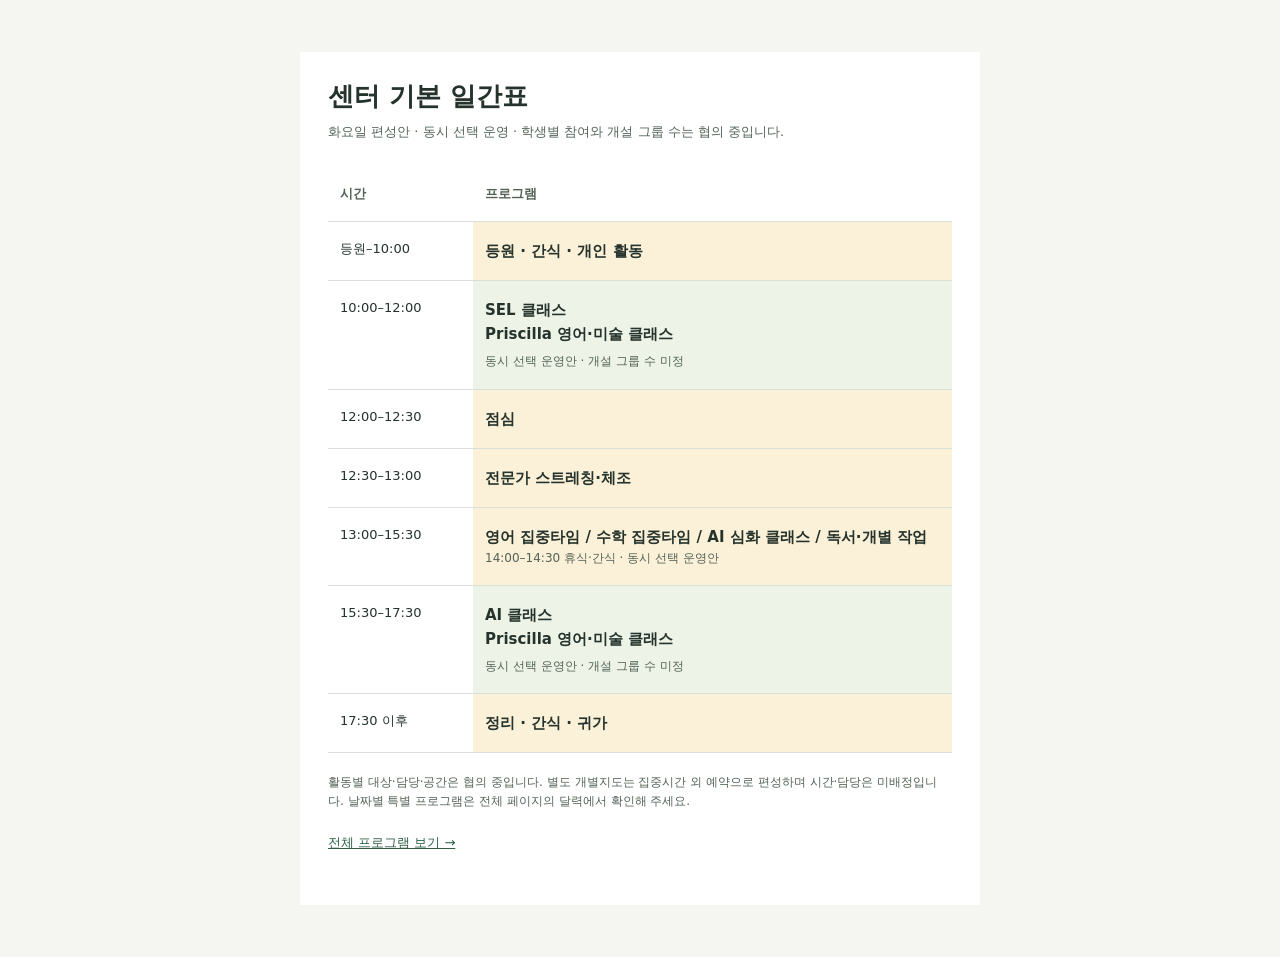
==== daily.html @ 2d90d184 "Publish FOX winter class planning page" ====
<!doctype html>
<html lang="ko">
<head><meta charset="utf-8"><meta name="viewport" content="width=device-width,initial-scale=1"><meta name="robots" content="noindex,nofollow"><link rel="icon" href="data:,"><title>센터 기본 일간표 · FOX LC</title><script src="./schedule.js" defer></script><script src="./app.js" defer></script>
<style>
*{box-sizing:border-box}body{margin:0;padding:28px 16px;background:#f5f6f2;color:#25332c;font:15px/1.6 "Apple SD Gothic Neo","Noto Sans KR","Malgun Gothic",system-ui,sans-serif}main{max-width:680px;margin:24px auto;padding:28px;background:white}h1{font-size:26px;line-height:1.3;margin:0 0 8px}p{margin:0 0 24px;color:#536256;font-size:13px}table{width:100%;border-collapse:collapse}th,td{padding:17px 12px;border-bottom:1px solid #d9e0d7;text-align:left;vertical-align:top}thead{font-size:13px;color:#536256}tbody th{width:145px;font-size:13px;font-weight:500;font-variant-numeric:tabular-nums}td{font-weight:600}small{display:block;font-size:12px;font-weight:400;color:#536256}.fixed-time{background:#fbf1d9}.class-time{background:#edf3e7}.activity{font-weight:600}.slot-mode{margin-top:6px}.unselected{font-weight:400}.note{margin:20px 0 0;font-size:12px}a{display:inline-block;margin-top:22px;color:#2f6046;font-size:13px;min-height:44px}:focus-visible{outline:3px solid #3e7854;outline-offset:3px}@media(max-width:500px){main{padding:22px 12px;margin:0 auto}h1{font-size:23px}th,td{padding:15px 9px}tbody th{width:108px}}@media print{body{padding:0;background:white}main{margin:0;max-width:none}a{display:none}.focus{print-color-adjust:exact}}
</style></head>
<body><main><h1>센터 기본 일간표</h1><p>화요일 편성안 · 동시 선택 운영 · 학생별 참여와 개설 그룹 수는 협의 중입니다.</p><table><thead><tr><th scope="col">시간</th><th scope="col">프로그램</th></tr></thead><tbody id="basic-daily-rows"></tbody></table><p class="note">활동별 대상·담당·공간은 협의 중입니다. 별도 개별지도는 집중시간 외 예약으로 편성하며 시간·담당은 미배정입니다. 날짜별 특별 프로그램은 전체 페이지의 달력에서 확인해 주세요.</p><a href="./index.html">전체 프로그램 보기 →</a></main></body></html>
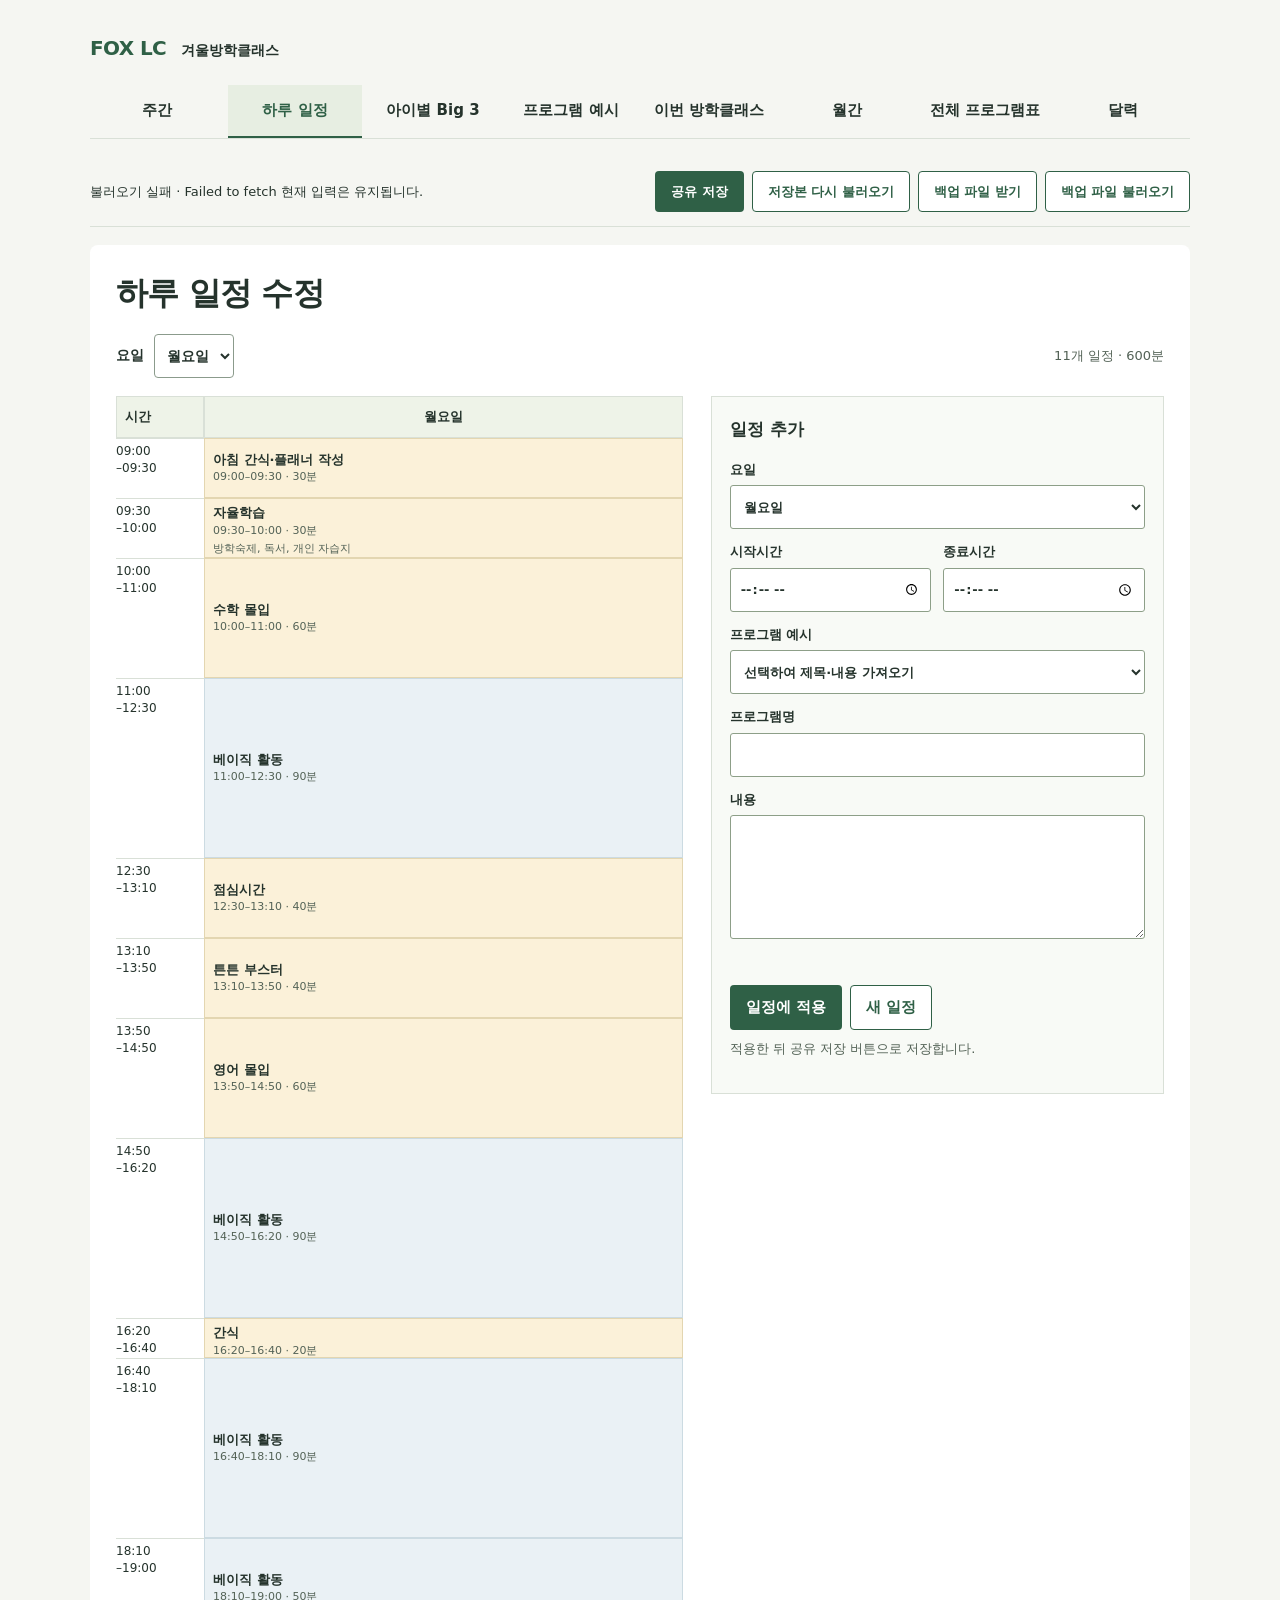
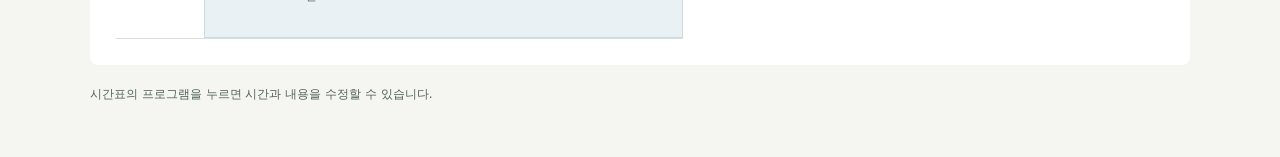
==== commit 7660a5cc: "Replace weekly example with editable 2027 timetable and shared saving" ====
--- a/daily.html
+++ b/daily.html
@@ -1,7 +1,42 @@
 <!doctype html>
-<html lang="ko">
-<head><meta charset="utf-8"><meta name="viewport" content="width=device-width,initial-scale=1"><meta name="robots" content="noindex,nofollow"><link rel="icon" href="data:,"><title>센터 기본 일간표 · FOX LC</title><script src="./schedule.js" defer></script><script src="./app.js" defer></script>
-<style>
-*{box-sizing:border-box}body{margin:0;padding:28px 16px;background:#f5f6f2;color:#25332c;font:15px/1.6 "Apple SD Gothic Neo","Noto Sans KR","Malgun Gothic",system-ui,sans-serif}main{max-width:680px;margin:24px auto;padding:28px;background:white}h1{font-size:26px;line-height:1.3;margin:0 0 8px}p{margin:0 0 24px;color:#536256;font-size:13px}table{width:100%;border-collapse:collapse}th,td{padding:17px 12px;border-bottom:1px solid #d9e0d7;text-align:left;vertical-align:top}thead{font-size:13px;color:#536256}tbody th{width:145px;font-size:13px;font-weight:500;font-variant-numeric:tabular-nums}td{font-weight:600}small{display:block;font-size:12px;font-weight:400;color:#536256}.fixed-time{background:#fbf1d9}.class-time{background:#edf3e7}.activity{font-weight:600}.slot-mode{margin-top:6px}.unselected{font-weight:400}.note{margin:20px 0 0;font-size:12px}a{display:inline-block;margin-top:22px;color:#2f6046;font-size:13px;min-height:44px}:focus-visible{outline:3px solid #3e7854;outline-offset:3px}@media(max-width:500px){main{padding:22px 12px;margin:0 auto}h1{font-size:23px}th,td{padding:15px 9px}tbody th{width:108px}}@media print{body{padding:0;background:white}main{margin:0;max-width:none}a{display:none}.focus{print-color-adjust:exact}}
-</style></head>
-<body><main><h1>센터 기본 일간표</h1><p>화요일 편성안 · 동시 선택 운영 · 학생별 참여와 개설 그룹 수는 협의 중입니다.</p><table><thead><tr><th scope="col">시간</th><th scope="col">프로그램</th></tr></thead><tbody id="basic-daily-rows"></tbody></table><p class="note">활동별 대상·담당·공간은 협의 중입니다. 별도 개별지도는 집중시간 외 예약으로 편성하며 시간·담당은 미배정입니다. 날짜별 특별 프로그램은 전체 페이지의 달력에서 확인해 주세요.</p><a href="./index.html">전체 프로그램 보기 →</a></main></body></html>
+<html lang="ko"><head><meta charset="utf-8"><meta name="viewport" content="width=device-width,initial-scale=1"><meta name="robots" content="noindex,nofollow"><meta name="theme-color" content="#2f6046"><meta name="description" content="2027년 겨울 방클 고정 블록 시간표. 시간과 활동을 직접 입력하고 하루·주간 일정으로 확인합니다."><title>2027년 겨울 방클 고정 블록 시간표 · FOX LC</title><link rel="icon" href="data:,"><link rel="stylesheet" href="./style.css"><link rel="stylesheet" href="./timetable.css"><link rel="stylesheet" href="./current-app.css"><script src="./schedule.js" defer></script><script src="./timetable.js" defer></script><script src="./timetable-ui.js" defer></script><script src="./personal-timetable.js" defer></script><script src="./current-app.js" defer></script><script src="./shared-save.js" defer></script></head><body data-default-tab="day"><a class="skip-link" href="#main">본문으로 바로 가기</a><main id="main"><header class="site-header"><p class="site-brand"><strong>FOX LC</strong><span>겨울방학클래스</span></p></header><nav class="tabs" role="tablist" aria-label="방학클래스 보기"><button type="button" role="tab" id="week-tab" aria-controls="week" aria-selected="true">주간</button>
+<button type="button" role="tab" id="day-tab" aria-controls="day" aria-selected="false" tabindex="-1">하루 일정</button>
+<button type="button" role="tab" id="builder-tab" aria-controls="builder" aria-selected="false" tabindex="-1">아이별 Big 3</button>
+<button type="button" role="tab" id="programs-tab" aria-controls="programs" aria-selected="false" tabindex="-1">프로그램 예시</button>
+<button type="button" role="tab" id="intro-tab" aria-controls="intro" aria-selected="false" tabindex="-1">이번 방학클래스</button>
+<button type="button" role="tab" id="month-tab" aria-controls="month" aria-selected="false" tabindex="-1">월간</button>
+<button type="button" role="tab" id="operations-tab" aria-controls="operations" aria-selected="false" tabindex="-1">전체 프로그램표</button>
+<button type="button" role="tab" id="calendar-tab" aria-controls="calendar" aria-selected="false" tabindex="-1">달력</button></nav>
+<div id="timetable-savebar" class="current-savebar"><p id="timetable-status" role="status">입력한 시간표를 확인하고 있습니다.</p><div><button type="button" class="primary" id="timetable-save">공유 저장</button><button type="button" class="secondary" id="timetable-reload">저장본 다시 불러오기</button><button type="button" class="secondary" id="timetable-backup">백업 파일 받기</button><button type="button" class="secondary" id="timetable-import">백업 파일 불러오기</button><input id="timetable-file" type="file" accept="application/json,.json" hidden></div></div>
+<section id="week" role="tabpanel" aria-labelledby="week-tab"><h1 class="current-heading">2027년 겨울 방클 고정 블록 시간표</h1><div id="timetable-week"></div></section>
+<section id="day" role="tabpanel" aria-labelledby="day-tab" hidden><h1 class="current-heading">하루 일정 수정</h1><div id="timetable-day"></div></section>
+<section id="builder" role="tabpanel" aria-labelledby="builder-tab" hidden><h1 class="current-heading">아이별 Big 3 · 개인 주간표</h1><div id="personal-timetable"></div></section>
+<section id="programs" role="tabpanel" aria-labelledby="programs-tab" hidden><h1 class="current-heading">프로그램 예시</h1><p class="caption">예시를 가져와 시간과 내용을 입력하거나, 새로운 프로그램명을 직접 작성합니다.</p><label class="current-search">프로그램 찾기<input id="program-search" type="search" placeholder="프로그램명 검색"></label><div id="current-program-examples"></div></section>
+  <section id="intro" role="tabpanel" aria-labelledby="intro-tab" hidden>
+    <div class="intro-hero">
+      <h1 lang="en"><span>Together, we are</span> <span>stronger and smarter.</span></h1>
+      <p class="intro-lead">함께 생각하고,<br>서로 배우는 겨울방학.</p>
+      <p class="intro-description">물건을 분해하며 발견을 나누고, 함께 만들 것을 정합니다.<br class="intro-wide-break"> 영어·수학에서는 서로 설명하고 질문하며 배웁니다.</p>
+      <div class="intro-actions"><button type="button" class="primary" data-tab-target="programs-tab">프로그램 살펴보기 <span aria-hidden="true">→</span></button><button type="button" class="secondary" data-tab-target="builder-tab">아이별 주간표 구성</button></div>
+    </div>
+    <div class="intro-experiences">
+      <article class="intro-experience intro-collaboration">
+        <div class="intro-experience-heading"><h2>분해 프로젝트</h2><p>발견에서<br> 공동의 이야기로</p></div>
+        <div class="intro-experience-body"><p>물건을 살펴보고 분해하며 각자 발견한 것을 나눕니다. 함께 만들 것을 정해 새로운 쓰임과 이야기로 이어갑니다.</p><p class="intro-experience-point">무엇을 만들었는지와 함께,<br>어떻게 함께 만들었는지를 나눕니다.</p>
+          <ol class="intro-flow" aria-label="분해 프로젝트의 흐름"><li>관찰·발견</li><li>생각 나누기</li><li>함께 선택·제작</li><li>과정·이야기 나누기</li></ol>
+        </div>
+      </article>
+      <article class="intro-experience intro-learning">
+        <div class="intro-experience-heading"><h2>매일 몰입</h2><p>내 배움을<br> 서로의 배움으로</p></div>
+        <div class="intro-experience-body"><p>스스로 공부한 내용을 서로 설명하고 질문합니다. 친구의 생각을 듣고 내 풀이와 설명을 다시 다듬습니다.</p><p class="intro-experience-point">내가 아는 것을 설명하고,<br>친구의 생각에서 다시 배웁니다.</p>
+          <ol class="intro-flow" aria-label="매일 몰입의 흐름"><li>스스로 공부</li><li>서로 설명·질문</li><li>생각 다듬어 공유</li></ol>
+        </div>
+      </article>
+    </div>
+    <div class="intro-continuity"><h2>이어가는 배움,<br> 함께 넓히는 경험</h2><p>기존 베이직의 학습을 이어가며 AI·SEL·영어미술 등 다양한 활동을 만납니다. 함께 발견하고, 설명하고, 만들어 가는 경험을 한 주 안에 연결합니다.</p></div>
+  </section>
+
+<section id="month" role="tabpanel" aria-labelledby="month-tab" hidden><h1 class="current-heading">월간 활동</h1><p class="caption">날짜별 시간표는 달력에서 확인합니다. 아래 활동 흐름은 프로그램을 이어가는 예시입니다.</p><h2>SEL 활동 흐름 예시</h2><div class="project-steps" id="current-project-steps"></div><h2>특별 프로그램</h2><p class="caption">날짜가 정해지지 않은 프로그램은 미정으로 표시합니다.</p><div id="current-special-programs" class="month-events"></div></section>
+<section id="operations" role="tabpanel" aria-labelledby="operations-tab" hidden><h1 class="current-heading">전체 프로그램표</h1><p class="caption">현재 시간표에 입력된 프로그램과 요일·시간·내용입니다.</p><div class="current-table-wrap"><table class="current-program-table"><thead><tr><th scope="col">프로그램명</th><th scope="col">요일·시간</th><th scope="col">내용</th><th scope="col">편성 상태</th></tr></thead><tbody id="current-program-rows"></tbody></table></div></section>
+<section id="calendar" role="tabpanel" aria-labelledby="calendar-tab" hidden><div class="section-heading"><h1 class="current-heading">월간 달력</h1><label>달 선택<select id="current-calendar-month"><option value="2026-12">2026년 12월</option><option value="2027-01" selected>2027년 1월</option><option value="2027-02">2027년 2월</option></select></label></div><p class="caption">현재 주간표를 요일에 맞춰 보여줍니다. 실제 운영일·특별 프로그램 날짜는 별도 확인이 필요합니다.</p><div id="current-calendar"></div><div id="current-calendar-detail"></div><h2>날짜 미정인 특별 프로그램</h2><div id="current-calendar-pending" class="program-list"></div></section>
+<footer>시간표의 프로그램을 누르면 시간과 내용을 수정할 수 있습니다.</footer></main></body></html>
--- a/style.css
+++ b/style.css
@@ -0,0 +1,47 @@
+:root{color-scheme:light;--ink:#25332c;--muted:#536256;--line:#d9e0d7;--green:#2f6046;--paper:#f5f6f2;--focus:#fbf1d9;--common:#eef4f7;font-family:"Apple SD Gothic Neo","Noto Sans KR","Malgun Gothic",system-ui,sans-serif;font-size:15px;line-height:1.65;color:var(--ink);background:var(--paper);accent-color:var(--green)}
+*{box-sizing:border-box}body{margin:0;padding:32px}main{max-width:1100px;margin:auto}[hidden]{display:none!important}button,select,input{font:inherit;color:inherit}button,select,label.choice{cursor:pointer}button{transition:background-color 120ms ease;touch-action:manipulation}h1,h2,h3,p{margin:0}h1{font-size:30px;line-height:1.3;letter-spacing:-.025em;margin:4px 0 9px}h2,legend{font-size:20px;font-weight:650;line-height:1.45;letter-spacing:-.02em}h2{margin:32px 0 12px}h3{font-size:15px;font-weight:650}small,.text-small,.caption{font-size:13px;line-height:1.6}small{display:block;color:var(--muted)}:focus-visible{outline:3px solid #3e7854;outline-offset:3px}header{display:flex;justify-content:space-between;align-items:flex-start;gap:16px;margin-bottom:26px}header p{color:var(--muted)}.eyebrow{font-size:12px;letter-spacing:.13em;font-weight:700}.status{white-space:nowrap;font-size:12px;border:1px solid #a6b6a1;padding:5px 10px;border-radius:4px;margin-top:20px}.tabs{display:flex;gap:4px;border-bottom:1px solid var(--line)}.tabs button{border:0;border-bottom:2px solid transparent;background:none;padding:13px 24px;min-height:48px;font-weight:600}.tabs [aria-selected=true]{background:#e7eee2;border-bottom-color:var(--green);color:var(--green)}.chosen{display:flex;justify-content:space-between;align-items:center;gap:16px;padding:18px 20px;margin:20px 0;background:#eaf0e5;border-radius:6px}.chosen .text-small{display:block;color:var(--muted);margin-bottom:3px}output{display:block;font-weight:650}.primary{background:var(--green);color:white;border:0;border-radius:4px;min-height:44px;padding:10px 16px;white-space:nowrap;font-weight:600}section{padding:26px;background:#fff;border-radius:8px}section>h2:first-child{margin-top:0}.recommendation{padding-bottom:20px;border-bottom:1px solid var(--line);font-size:14px}.recommendation strong{display:inline-block;color:var(--green);margin-right:12px}fieldset{padding:0;margin:26px 0 0;border:0;min-width:0}legend{padding:0}.caption{color:var(--muted);margin:8px 0 16px;max-width:85ch}.choices{display:grid;grid-template-columns:repeat(3,minmax(0,1fr));gap:10px}.choice{display:flex;align-items:flex-start;gap:10px;min-height:86px;padding:15px 13px;border:1px solid var(--line);border-radius:5px}.choice input{width:17px;height:17px;margin:4px 0 0;flex-shrink:0}.choice strong{font-weight:600;line-height:1.5;display:block}.choice small{margin-top:4px}.choice:has(input:checked){background:#edf3e7;border-color:#6b885e}.focus-choices .choice:has(input:checked){background:var(--focus);border-color:#b18b39}.program-list{display:grid;grid-template-columns:repeat(2,minmax(0,1fr));column-gap:24px}.program-item{padding:15px 0;border-bottom:1px solid #e5e9e2;text-align:left;min-width:0}.program-item p,.program-item span{font-size:13px;color:var(--muted);margin-top:3px;display:block}.event{font:inherit;background:none;border:0;border-bottom:1px solid #e5e9e2;width:100%}.event strong{font-weight:650}.event small{font-size:12px;color:#496443;margin-top:6px}.info-list{display:grid;grid-template-columns:repeat(3,minmax(0,1fr));gap:22px}.info-list>div{border-top:2px solid var(--line);padding-top:12px}.info-list p{font-size:13px;color:var(--muted);margin-top:5px}.section-heading{display:flex;align-items:center;justify-content:space-between;gap:16px}.section-heading h2{margin:0}.day-picker{font-size:13px;white-space:nowrap;display:flex;align-items:center;gap:8px}select{min-height:44px;border:1px solid #abb9a8;background:white;border-radius:4px;padding:7px 25px 7px 10px}.daily,.weekly{width:100%;border-collapse:collapse;table-layout:fixed}.daily th,.daily td,.weekly th,.weekly td{border-bottom:1px solid #e1e7de;padding:15px 12px;text-align:left;vertical-align:top;overflow-wrap:anywhere}.daily thead th,.weekly thead th{font-size:13px;color:var(--muted);font-weight:600}.daily tbody th,.weekly tbody th{font-size:13px;font-weight:500;font-variant-numeric:tabular-nums;background:white}.daily th:first-child{width:150px}.daily tbody td{font-weight:600;font-size:16px}.daily td small{font-weight:400;margin-top:3px}.common{background:var(--common)}.focus{background:var(--focus)}.daily .selected{background:#edf3e7;box-shadow:inset 3px 0 #6b885e}.table-scroll{overflow-x:auto;overscroll-behavior-inline:contain;-webkit-overflow-scrolling:touch}.weekly{min-width:800px;font-size:14px}.weekly th:first-child{width:94px}.activity{padding:10px;background:#f0f4ec;line-height:1.6}.activity.selected{outline:1px solid #6b885e;outline-offset:-1px}.or{display:block;font-size:12px;color:var(--muted);text-align:center;padding:3px}.weekly small{margin-top:3px}.mobile-hint{display:none;font-size:13px;color:var(--muted);margin-bottom:10px}.periods{display:grid;grid-template-columns:repeat(3,minmax(0,1fr));gap:22px;margin:20px 0}.periods>div{border-top:2px solid var(--green);padding-top:12px}.periods h3{font-size:20px;margin-bottom:4px}.periods p{font-size:14px}.periods span{color:var(--muted);display:block;margin-top:5px}.month-events article{display:flex;justify-content:space-between;align-items:flex-start;gap:15px;padding:17px 0;border-bottom:1px solid #e5e9e2;scroll-margin:24px}.month-events p{font-size:13px;color:var(--muted);margin-top:3px}.event-date{white-space:nowrap;font-size:12px;color:#496443;padding-top:2px}footer{font-size:12px;color:var(--muted);margin:20px 0}.skip-link{position:absolute;top:8px;left:16px;padding:8px 12px;background:var(--ink);color:white;transform:translateY(-150%)}.skip-link:focus{transform:none}.sr-only{position:absolute;width:1px;height:1px;padding:0;margin:-1px;overflow:hidden;clip:rect(0,0,0,0);white-space:nowrap;border:0}
+.plain-link{display:inline-block;color:var(--green);font-size:13px;min-height:44px;padding:8px 0}
+.text-button{display:inline-block;min-height:44px;border:0;background:none;color:var(--green);padding:8px 0;font-size:13px}.operation-types{display:grid;grid-template-columns:repeat(4,minmax(0,1fr));gap:10px;margin:20px 0}.operation-types>div{padding:15px;border-top:3px solid #b18b39}.operation-types strong{display:block;font-size:14px}.operation-types span{display:block;font-size:12px;margin-top:5px;color:var(--muted)}.fixed-time{background:#fbf1d9!important}.class-time{background:#edf3e7!important}.open-time{background:#eef4f7!important}.special-time{background:#f9e8df!important}.rest-time{background:#f4eef8}.operation-types .class-time{border-color:#6b885e}.operation-types .open-time{border-color:#7297ab}.operation-types .special-time{border-color:#b87b5b}.block-key{display:flex;flex-wrap:wrap;gap:7px;margin:15px 0}.block-key span{font-size:12px;padding:5px 9px}.operations-table,.duty-table,.program-roster{width:100%;border-collapse:collapse;table-layout:fixed;font-size:13px}.operations-table{min-width:0}.duty-table{min-width:740px}.program-roster{min-width:800px}.operations-table th,.operations-table td,.duty-table th,.duty-table td,.program-roster th,.program-roster td{padding:13px 11px;text-align:left;vertical-align:top;border-bottom:1px solid var(--line);overflow-wrap:anywhere}.operations-table thead th,.duty-table thead th,.program-roster thead th{font-weight:650;color:var(--muted);background:white}.operations-table th:first-child{width:100px}.operations-table tbody th,.duty-table tbody th,.program-roster tbody th{font-weight:600;background:white}.operations-table small,.duty-table small{font-size:12px;margin-top:5px}.duty-table th:first-child{width:70px}.program-roster th:nth-child(1){width:105px}.program-roster th:nth-child(2){width:240px}.staff-conflict{display:block;padding:5px 7px;margin-top:6px;background:#f8dfd9;color:#8b3327;font-weight:650}#roster-heading{scroll-margin:20px}
+.staff-teams{display:grid;grid-template-columns:repeat(3,minmax(0,1fr));gap:10px;margin:16px 0}.staff-teams>div{border-top:2px solid var(--line);padding:12px 0}.staff-teams strong,.staff-teams span{display:block}.staff-teams strong{font-size:13px}.staff-teams span{font-size:13px;color:var(--muted);margin-top:4px}@media(max-width:700px){.staff-teams{grid-template-columns:1fr 1fr}}
+@media(max-width:700px){.operation-types{grid-template-columns:1fr 1fr;gap:7px}.operation-types>div{padding:12px 10px}.operation-types strong{font-size:13px}.operation-types span{font-size:12px}}
+.calendar-controls{display:flex;align-items:center;gap:6px}.calendar-controls button{width:44px;min-height:44px;background:white;border:1px solid var(--line);border-radius:4px;font-size:22px}.calendar-controls button:disabled{opacity:.35;cursor:default}.calendar-themes{display:grid;grid-template-columns:repeat(5,minmax(0,1fr));gap:8px;margin:18px 0}.calendar-themes>div{padding:12px;background:#edf3e7;border-top:3px solid #6b885e}.calendar-themes small{font-weight:700}.calendar-themes strong{display:block;font-size:14px}.calendar-themes span{display:block;font-size:12px;color:var(--muted);margin-top:4px}.calendar-themes .ai{background:#e8f0fa;border-color:#6687ad}.calendar-themes .dis{background:#fbf1d9;border-color:#b18b39}.calendar-focus{padding:10px 14px;background:var(--focus);font-size:13px;margin:12px 0 18px}.calendar-table{width:100%;border-collapse:collapse;table-layout:fixed}.calendar-table th{font-size:13px;font-weight:600;padding:10px 0;text-align:center;border-bottom:1px solid var(--line)}.calendar-table td{padding:0;border:1px solid #e3e8df;vertical-align:top}.calendar-day{display:flex;flex-direction:column;gap:8px;width:100%;min-height:115px;padding:10px;border:0;background:white;text-align:left;border-radius:0;overflow-wrap:anywhere}.calendar-number{font-size:14px;font-weight:600;font-variant-numeric:tabular-nums}.calendar-day.ai{background:#f2f6fc}.calendar-day.dis{background:#fffbef}.calendar-day[aria-pressed=true]{outline:2px solid var(--green);outline-offset:-2px}.calendar-label{font-size:12px;line-height:1.5;color:#3e6040}.ai .calendar-label{color:#355c89}.dis .calendar-label{color:#7c5a12}.calendar-special{display:block;padding:4px 6px;background:#f9e8df;color:#7b4328;font-size:12px;font-weight:600}.theme-short{display:none}.calendar-holiday{font-size:12px;color:#a14a45}.calendar-day.holiday{background:#fff6f3}.sunday .calendar-number,.holiday .calendar-number,.calendar-table th:first-child{color:#a14a45}.saturday .calendar-number,.calendar-table th:last-child{color:#456f9d}.calendar-empty{background:#f7f8f4}.calendar-detail{margin:18px 0;padding:18px;background:#f3f6ef;border-left:0}.calendar-detail h3{margin-bottom:8px}.calendar-detail>p{font-size:13px}.calendar-theme-name{color:var(--green)}.calendar-day-programs{display:grid;grid-template-columns:repeat(3,minmax(0,1fr));gap:20px;margin-top:14px;font-size:13px}.calendar-day-programs small{margin-bottom:4px}.calendar-pending{display:flex;flex-wrap:wrap;gap:8px}.calendar-pending button{min-height:44px;border:1px solid var(--line);background:white;border-radius:4px;font-size:13px;padding:8px 12px}.calendar-holidays{margin-top:24px}.week-themes td{background:#f4f7ef;font-size:13px}.week-themes strong{font-weight:650}
+@media(max-width:700px){.calendar-themes{grid-template-columns:1fr;gap:0}.calendar-themes>div{display:grid;grid-template-columns:22px 1fr;gap:4px 8px;padding:8px 10px;border-top:0;border-left:0}.calendar-themes span{display:none}.calendar-themes strong{font-size:13px}.calendar-themes small{align-self:center}.calendar-themes .ai{border-left-color:#6687ad}.calendar-themes .dis{border-left-color:#b18b39}.calendar-controls{gap:3px}.calendar-controls select{font-size:13px;padding:7px 5px}.calendar-controls button{width:32px}.calendar-day{min-height:83px;padding:7px 3px;gap:8px;text-align:center;align-items:center}.calendar-number{font-size:13px}.theme-long{display:none}.theme-short{display:inline}.calendar-label{font-size:10px;word-break:keep-all}.calendar-holiday{font-size:9px;word-break:keep-all}.calendar-special{font-size:9px;padding:3px 2px;line-height:1.5}.calendar-day-programs{grid-template-columns:1fr;gap:12px}.calendar-detail{padding:15px 12px}.calendar-focus{font-size:12px;padding:10px}.calendar-pending button{font-size:12px;padding:8px 10px}}
+@media(hover:hover) and (pointer:fine){.tabs button:hover,.event:hover{background:#f0f4ec}.primary:hover{background:#224b35}.choice:hover{border-color:#819779}}
+@media(max-width:800px){.choices{grid-template-columns:repeat(2,minmax(0,1fr))}.info-list{grid-template-columns:1fr}.mobile-hint{display:block}}
+@media(max-width:600px){body{padding:22px 14px}h1{font-size:25px}header{gap:10px;margin-bottom:22px}header p:not(.eyebrow){font-size:13px}.status{font-size:12px;padding:4px 7px}.tabs{display:grid;grid-template-columns:repeat(3,minmax(0,1fr));gap:0}.tabs button{padding:11px 2px;font-size:13px;white-space:nowrap}.chosen{display:block;padding:14px;margin:16px 0}.primary{margin-top:12px;width:100%}output{font-size:14px}section{padding:20px 14px}h2,legend{font-size:18px}.choices{grid-template-columns:1fr}.choice{min-height:74px}.program-list,.periods{grid-template-columns:1fr}.program-item{padding:14px 0}.recommendation strong{display:block}.daily th:first-child{width:106px}.daily th,.daily td{padding:14px 9px}.daily tbody td{font-size:15px}.section-heading{align-items:flex-start;gap:10px}.day-picker{font-size:12px}.day-picker select{font-size:13px;padding-right:12px}.table-scroll th:first-child{position:sticky;left:0;z-index:1;background:white}.month-events article{display:block}.event-date{display:block;margin-top:7px}.periods>div{padding-bottom:8px}}
+@media(prefers-reduced-motion:reduce){button{transition:none}}
+@media print{body{padding:0;background:white}.tabs,.chosen,.skip-link,footer,.day-picker{display:none}header{margin-bottom:15px}section{padding:0}.table-scroll{overflow:visible}.weekly{min-width:0}.table-scroll th:first-child{position:static}td,.activity{print-color-adjust:exact}.choices,.program-list{break-inside:avoid}}
+
+.operations-table td,.duty-table td{word-break:keep-all}
+
+/* 참여 예시와 운영 상태는 모든 보기에서 같은 의미로 표시합니다. */
+::selection{background:#d9e7ce;color:var(--ink)}a{text-underline-offset:.2em}select,input{caret-color:var(--green)}.table-scroll{scrollbar-color:#8ca082 #f0f3ec;scrollbar-width:thin}.recommendation h2{margin:0 0 6px}.recommendation .caption{margin:8px 0 4px}.session-picker{display:flex;align-items:center;gap:10px;font-size:13px;margin:8px 0 20px}.session-picker select{max-width:100%}.assignment{display:block;font-size:12px;color:#63502d}.slot-mode{margin-top:8px;color:#4a584c}.unselected{color:var(--muted);font-weight:400}.pending-state{color:#63502d}.capacity-status{display:flex;flex-wrap:wrap;gap:9px 24px;padding:14px 0;border-top:1px solid var(--line);border-bottom:1px solid var(--line);font-size:13px}.capacity-status strong{margin-left:5px;color:#63502d}.big3-table,.reservation-table{width:100%;border-collapse:collapse;font-size:14px}.big3-table{min-width:700px}.reservation-table{min-width:560px}.big3-table th,.big3-table td,.reservation-table th,.reservation-table td{padding:14px 12px;border-bottom:1px solid var(--line);text-align:left;vertical-align:top}.big3-table thead,.reservation-table thead{font-size:13px;color:var(--muted)}.big3-table tbody th{background:white;white-space:nowrap}.project-steps{display:grid;grid-template-columns:repeat(4,minmax(0,1fr));gap:22px;margin:22px 0}.project-steps>div{border-top:2px solid #8ba37e;padding-top:12px}.project-steps .text-small{display:block;color:var(--muted);margin-bottom:5px}.project-steps p{font-size:13px;color:var(--muted);margin-top:5px}.project-result{font-size:14px;padding:14px 0;border-top:1px solid var(--line);border-bottom:1px solid var(--line)}.project-result strong{margin-right:12px}.calendar-day-programs{grid-template-columns:repeat(2,minmax(0,1fr))}.calendar-day-programs .activity{margin-top:5px}.calendar-detail{border-left:0;border-top:1px solid #c9d6c0}.focus-shift td{border-left:0}.operations-table hr{border:0;border-top:1px solid var(--line);margin:10px 0}#big3-heading,#sel-month-heading{scroll-margin:20px}.daily .activity{padding:0;background:transparent}.daily .slot-mode{font-weight:400}
+@media(max-width:700px){.project-steps{grid-template-columns:1fr;gap:16px}.calendar-day-programs{grid-template-columns:1fr}.session-picker{align-items:flex-start;flex-direction:column}.project-result strong{display:block;margin-bottom:4px}.capacity-status{gap:8px 18px}.calendar-themes>div{border-left:0;border-top:1px solid #c9d6c0}}
+
+/* 좁은 화면도 시간과 담당·당번·휴식을 같은 묶음에서 읽습니다. */
+.operations-link{display:block;font-size:14px;font-weight:650}#operations-heading{scroll-margin:18px}.operations-status{display:grid;grid-template-columns:1.3fr 1fr 1fr;gap:16px;margin:18px 0 12px;padding:13px 0;border-top:1px solid var(--line);border-bottom:1px solid var(--line);font-size:13px}.operations-status dt{color:var(--muted);font-size:12px;margin-bottom:4px}.operations-status dd{margin:0;font-weight:600;line-height:1.6}.care-role{font-size:13px;color:#63502d;margin:10px 0}.care-role span{display:inline-block;margin-left:14px}.operations-caption{margin:8px 0 12px}.operations-timeline{max-width:100%}.operations-table{min-width:0;width:100%;font-size:13px}.operations-table th:first-child{width:100px}.operations-table thead th:nth-child(2){width:25%}.operations-table thead th:nth-child(3){width:29%}.operations-table th,.operations-table td{padding:12px 10px}.operations-table td span{display:block}.operations-table .main-assignment{margin-bottom:5px}.operations-table .main-assignment:last-child{margin-bottom:0}.operations-table small{font-size:12px}.operation-notes{margin:22px 0 8px;border-top:1px solid var(--line);border-bottom:1px solid var(--line)}.operation-notes summary{cursor:pointer;color:var(--green);min-height:44px;padding:12px 0;font-size:14px;font-weight:600}.operation-notes .caption{margin:10px 0 16px}.duty-table th:first-child{position:sticky;left:0;background:white;z-index:1}
+@media(max-width:1000px){.operations-table{display:block}.operations-table thead{position:absolute;width:1px;height:1px;padding:0;margin:-1px;overflow:hidden;clip:rect(0,0,0,0);white-space:nowrap}.operations-table tbody{display:block}.operations-table tbody tr{display:grid;grid-template-columns:88px minmax(0,1fr) minmax(0,1fr);border-top:1px solid var(--line);padding:10px 0;gap:6px 12px}.operations-table tbody th:first-child{grid-column:1;grid-row:1/4;position:sticky;top:10px;align-self:start;width:auto;padding:5px 0;border:0;font-size:13px}.operations-table tbody td{padding:7px 10px;border:0;min-width:0}.operations-table td[data-label="활동"],.operations-table td[data-label="메인 담당"]{grid-column:2/4}.operations-table td[data-label="시간별 당번"]{grid-column:2}.operations-table td[data-label="연구원 개인작업·교대휴식"]{grid-column:3}.operations-table td::before{content:attr(data-label);display:block;font-size:12px;color:var(--muted);font-weight:600;margin-bottom:4px}.operations-table .main-assignment{display:inline-block;margin:0 12px 3px 0}.operations-table td[data-label="메인 담당"]{padding-top:2px;padding-bottom:2px}.operations-table tbody tr:last-child{border-bottom:1px solid var(--line)}}
+@media(max-width:600px){.operations-status{grid-template-columns:1fr;gap:7px;margin:14px 0 10px;padding:11px 0}.operations-status>div{display:grid;grid-template-columns:78px minmax(0,1fr);gap:6px}.operations-status dt{font-size:12px;margin:0;padding-top:1px}.operations-status dd{font-size:13px}.care-role span{display:block;margin:3px 0 0}.operations-table tbody tr{grid-template-columns:67px minmax(0,1fr);gap:5px 9px}.operations-table tbody th{grid-row:1/5;font-size:12px}.operations-table td[data-label]{grid-column:2}.operations-table tbody td{padding:7px 8px}.operations-table .main-assignment{display:block;margin:0 0 3px}.operations-caption{font-size:12px}.operations-status dd{overflow-wrap:anywhere}}
+@media print{.operations-table{display:table}.operations-table thead{position:static;width:auto;height:auto;display:table-header-group;clip:auto;overflow:visible}.operations-table tbody{display:table-row-group}.operations-table tbody tr{display:table-row}.operations-table tbody th,.operations-table td[data-label]{display:table-cell;position:static}.operations-table td::before{display:none}.operation-notes{display:none}}
+
+.operations-status dd span{display:inline-block;margin-right:8px}
+
+/* 아이별 편성과 전체 목록은 기존 시간·활동 색상을 함께 사용합니다. */
+.entry-actions{display:flex;flex-wrap:wrap;gap:10px;margin:18px 0}.secondary{background:white;border:1px solid var(--green);color:var(--green);border-radius:4px;min-height:44px;padding:9px 15px;font-weight:600}.secondary:hover{background:#edf3e7}.entry-actions .primary{margin:0;width:auto}.planner-fields{display:grid;grid-template-columns:repeat(3,minmax(0,1fr));gap:16px}.planner-fields label,.planner-focus{display:flex;flex-direction:column;gap:6px;font-size:14px;font-weight:600}.planner-fields input,.planner-fields select,.planner-focus select,.roster-filters input,.roster-filters select{font:inherit;min-height:44px;width:100%;border:1px solid #8b9b8c;border-radius:4px;padding:8px 10px;background:white;color:var(--ink);box-sizing:border-box}.planner-fields input::placeholder,.roster-filters input::placeholder{color:var(--muted)}.check-option{display:flex;align-items:center;gap:8px;min-height:44px;font-size:14px;cursor:pointer}.check-option input{width:18px;height:18px;flex:none}.day-checks{display:flex;flex-wrap:wrap;gap:8px 24px;margin-bottom:14px}.time-fields{grid-template-columns:repeat(2,minmax(0,220px))}.planner-focus{max-width:430px;margin:14px 0}.field-label{font-size:14px;font-weight:600;margin:20px 0 8px}.planner-preferences{display:grid;grid-template-columns:repeat(2,minmax(0,1fr));gap:4px 20px}#student-result{margin-top:32px;padding-top:24px;border-top:1px solid var(--line);scroll-margin:18px}#student-plan-title{scroll-margin:20px}.student-profile{font-size:14px;margin:12px 0;overflow-wrap:anywhere}.student-big3{display:grid;grid-template-columns:repeat(3,minmax(0,1fr));gap:20px;padding:16px 0;border-top:1px solid var(--line);border-bottom:1px solid var(--line);margin:16px 0}.student-big3 h3{font-size:14px;margin:0 0 5px}.student-big3 p{font-size:14px;margin:0 0 5px}.student-big3 small,.plan-state{display:block;font-size:12px}.plan-state{color:#63502d}.student-messages{background:#f6f2e7;padding:13px 16px;margin:14px 0 20px;font-size:13px}.student-messages p{margin:0}.student-messages ul{padding-left:20px;margin:6px 0}.student-messages summary{cursor:pointer;min-height:34px;padding-top:5px}.student-weekly{width:100%;border-collapse:collapse;table-layout:fixed;font-size:13px}.student-weekly th,.student-weekly td{padding:13px 10px;border-bottom:1px solid var(--line);vertical-align:top;text-align:left;overflow-wrap:anywhere}.student-weekly thead th{font-size:12px;color:var(--muted);font-weight:600}.student-weekly thead th:first-child{width:112px}.student-weekly small,.student-weekly td[data-label="공동시간·확인 사항"]>span{display:block;font-size:12px;margin-top:5px}.cell-time{display:block;font-size:12px;color:var(--muted);font-variant-numeric:tabular-nums;margin-bottom:6px}.student-weekly select{width:100%;min-width:0;min-height:44px;border:1px solid #8b9b8c;border-radius:4px;padding:7px 5px;font:inherit;background:white;color:var(--ink)}.student-focus-block+div{margin-top:14px;padding-top:10px;border-top:1px solid #e5d8b7}.student-focus-block strong{font-weight:600}.plan-problem{color:#8b3327;font-size:12px;line-height:1.6}.non-participation{color:var(--muted);background:#f6f7f3}.print-slot,.print-issues{display:none}.roster-filters{display:flex;flex-wrap:wrap;align-items:end;gap:12px 20px;margin:18px 0 10px}.roster-filters label{display:flex;flex-direction:column;gap:6px;font-size:13px;min-width:200px}.roster-scroll{overflow:visible}.program-roster{min-width:0}.program-roster thead th:nth-child(1){width:85px}.program-roster thead th:nth-child(2){width:17%}.program-roster thead th:nth-child(3){width:25%}.roster-session{display:block;white-space:normal;font-variant-numeric:tabular-nums}.program-roster td[data-label="편성 상태"]{color:#63502d}.entry-actions button:focus-visible,.check-option:focus-within,select:focus-visible,input:focus-visible{outline:2px solid var(--green);outline-offset:3px}
+@media(max-width:1000px){.student-weekly,.student-weekly tbody{display:block}.student-weekly thead{position:absolute;width:1px;height:1px;overflow:hidden;clip:rect(0,0,0,0);white-space:nowrap}.student-weekly tbody tr{display:grid;grid-template-columns:1fr 1fr;gap:8px 12px;border-top:1px solid var(--line);padding:14px 0}.student-weekly tbody th{grid-column:1/-1;display:flex;align-items:center;gap:16px;padding:4px 0;border:0}.student-weekly tbody td{border:0;padding:12px;min-width:0}.student-weekly tbody td::before{content:attr(data-label);display:block;font-size:12px;font-weight:650;margin-bottom:8px}.student-weekly td[data-label="공동시간·확인 사항"]{background:#f4f6f0}.student-weekly .non-participation td{grid-column:1/-1;padding:4px 0}.program-roster,.program-roster tbody{display:block}.program-roster thead{position:absolute;width:1px;height:1px;overflow:hidden;clip:rect(0,0,0,0);white-space:nowrap}.program-roster tbody tr{display:grid;grid-template-columns:1.2fr 1fr;gap:8px 18px;padding:16px 0;border-bottom:1px solid var(--line)}.program-roster tbody th{grid-column:1/-1;grid-row:1;font-size:15px;padding:0;border:0;width:auto}.program-roster tbody td{border:0;padding:3px 0}.program-roster tbody td::before{content:attr(data-label);display:block;color:var(--muted);font-size:12px;font-weight:650;margin-bottom:4px}.program-roster tbody td[data-label="구분"]{grid-column:1/-1;font-size:12px}.program-roster tbody td[data-label="구분"]::before{display:none}.program-roster tbody td[data-label="편성 상태"]{grid-column:1/-1}.program-roster tbody th:first-child{position:static}}
+@media(max-width:600px){.tabs{grid-template-columns:repeat(4,minmax(0,1fr))}.tabs button{font-size:12px}.entry-actions{display:grid;grid-template-columns:1fr;gap:8px}.entry-actions .primary{width:100%;margin:0}.planner-fields,.planner-preferences,.time-fields{grid-template-columns:1fr}.day-checks{gap:4px 16px}.student-big3{grid-template-columns:1fr;gap:14px}.student-big3>div{display:grid;grid-template-columns:105px minmax(0,1fr);gap:3px 8px}.student-big3 h3{grid-column:1;grid-row:1/4}.student-big3 p,.student-big3 strong,.student-big3 small{grid-column:2}.student-weekly tbody tr{grid-template-columns:1fr;gap:8px}.student-weekly tbody th{font-size:14px}.student-weekly tbody td{grid-column:1}.roster-filters{display:grid;grid-template-columns:1fr}.roster-filters label{min-width:0}.program-roster tbody tr{gap:10px 14px}.student-messages{padding:12px}.section-heading:has(#student-plan-title){flex-direction:column}.check-option{line-height:1.5}#student-form>.primary{margin-top:0}}
+@media print{body:has(#builder:not([hidden])) .entry-actions,body:has(#builder:not([hidden])) #student-form,body:has(#builder:not([hidden])) #print-student,body:has(#builder:not([hidden])) .student-weekly select{display:none}#student-result{margin-top:0;padding-top:0;border:0}.student-weekly,.program-roster{display:table;min-width:0;font-size:11px}.student-weekly thead,.program-roster thead{position:static;display:table-header-group;width:auto;height:auto;clip:auto;overflow:visible}.student-weekly tbody,.program-roster tbody{display:table-row-group}.student-weekly tbody tr,.program-roster tbody tr{display:table-row;break-inside:avoid}.student-weekly tbody td,.student-weekly tbody th,.program-roster tbody td,.program-roster tbody th{display:table-cell;position:static;padding:6px;border-bottom:1px solid var(--line)}.student-weekly tbody td::before,.program-roster tbody td::before{display:none}.print-slot{display:block;font-weight:600}.roster-filters,.entry-actions{display:none}.student-big3{grid-template-columns:repeat(3,minmax(0,1fr))}.student-messages details{display:none}.student-messages .print-issues{display:block}}
+
+.preference-summary{margin:0 0 8px;font-size:13px}.preference-summary>div+div{margin-top:10px}.preference-summary dt{font-size:12px;color:var(--muted)}.preference-summary dd{margin:2px 0 0;font-weight:600;overflow-wrap:anywhere}.preference-summary>div:last-child dd{color:#63502d}@media(max-width:600px){.student-big3 .preference-summary{grid-column:2;min-width:0}}
+.day-attendance{max-width:680px}.attendance-row{display:grid;grid-template-columns:130px 1fr 1fr;align-items:end;gap:12px 20px;padding:10px 0;border-bottom:1px solid var(--line)}.attendance-row>label:not(.check-option),.basic-fields label{display:flex;flex-direction:column;gap:5px;font-size:13px;font-weight:600;min-width:0}.attendance-row input[type=time],.basic-fields input,.basic-fields select{box-sizing:border-box;width:100%;min-width:0;min-height:44px;border:1px solid #8b9b8c;border-radius:4px;padding:8px;font:inherit;background:white;color:var(--ink)}.attendance-row input:disabled{background:#edf0eb;color:var(--muted);border-color:var(--line)}.basic-fields input::placeholder{color:var(--muted)}.basic-entry{padding:12px 0 20px;border-top:1px solid var(--line)}.basic-entry-heading{display:flex;align-items:center;justify-content:space-between;gap:16px}.basic-entry-heading strong{font-size:14px}.basic-fields{display:grid;grid-template-columns:2fr 1fr 1fr 1fr 1.2fr;gap:12px}.student-basic-summary{padding:0 0 16px;border-bottom:1px solid var(--line);margin-bottom:20px}.student-basic-summary h3{font-size:14px}.student-basic-summary small{display:block}.student-basic-item+div{margin-top:16px;padding-top:12px;border-top:1px solid var(--line)}.student-basic-item strong{display:block;font-size:13px}.student-basic-item .cell-time{margin-top:6px}#student-basic-roster-section{margin:28px 0}.basic-roster{width:100%;table-layout:fixed;border-collapse:collapse;font-size:13px}.basic-roster th,.basic-roster td{vertical-align:top;text-align:left;padding:12px 10px;border-bottom:1px solid var(--line);overflow-wrap:anywhere}.basic-roster th{font-weight:600}.basic-roster td.plan-state{display:table-cell}.student-weekly thead th:first-child{width:100px}.student-weekly .open-time{color:var(--ink)}
+@media(max-width:1000px){.basic-fields{grid-template-columns:repeat(2,minmax(0,1fr))}.basic-fields label:first-child{grid-column:1/-1}.basic-roster,.basic-roster tbody{display:block}.basic-roster thead{position:absolute;width:1px;height:1px;overflow:hidden;clip:rect(0,0,0,0)}.basic-roster tr{display:grid;grid-template-columns:1fr 1fr;gap:8px 16px;padding:14px 0;border-bottom:1px solid var(--line)}.basic-roster th{grid-column:1/-1}.basic-roster th,.basic-roster td,.basic-roster td.plan-state{display:block;border:0;padding:0}.basic-roster td::before{content:attr(data-label);display:block;color:var(--muted);font-size:12px;margin-bottom:4px}.basic-roster td[data-label="편성 상태"]{grid-column:1/-1}}
+@media(max-width:600px){.attendance-row{grid-template-columns:1fr 1fr;gap:6px 12px}.attendance-row>.check-option{grid-column:1/-1;min-height:32px}.basic-fields{gap:12px}.basic-fields label:last-child{grid-column:1/-1}.student-basic-summary{margin-top:20px}.student-weekly tbody th{display:block}.student-weekly tbody th small{margin-top:4px}}
+@media print{.basic-roster{display:table}.basic-roster thead{position:static;display:table-header-group;width:auto;height:auto;clip:auto;overflow:visible}.basic-roster tbody{display:table-row-group}.basic-roster tr{display:table-row}.basic-roster th,.basic-roster td,.basic-roster td.plan-state{display:table-cell;padding:6px;border-bottom:1px solid var(--line)}.basic-roster td::before{display:none}.student-basic-summary,.student-basic-item{break-inside:avoid}}
+
+.site-header{align-items:center;margin-bottom:20px}.site-header .site-brand{display:flex;align-items:baseline;gap:15px;color:var(--ink);font-size:14px}.site-brand strong{color:var(--green);font-size:20px;letter-spacing:-.03em}.site-brand span{font-weight:600}.tabs button{flex:1;padding-inline:10px;white-space:nowrap}
+#intro{padding:0;background:transparent;border-radius:0;margin-top:22px}.intro-hero{background:#ebefdf;border-radius:16px;padding:48px 52px 42px}.intro-hero h1{color:var(--green);font-size:clamp(42px,6.1vw,76px);font-weight:750;letter-spacing:-.035em;line-height:1.06;max-width:100%;margin:0 0 30px;text-wrap:balance}.intro-hero h1 span{display:block}.intro-lead{font-size:28px;font-weight:650;letter-spacing:-.035em;line-height:1.45}.intro-description{font-size:16px;line-height:1.85;color:#46553e;max-width:60ch;margin-top:16px;word-break:keep-all}.intro-actions{display:flex;flex-wrap:wrap;align-items:center;gap:10px;margin-top:28px}.intro-actions button{min-height:48px;padding-inline:19px}.intro-actions .primary{display:inline-flex;align-items:center;justify-content:space-between;gap:28px}.intro-actions .secondary{background:transparent}.intro-actions .secondary:hover{background:#f6f8f0}
+.intro-experiences{margin-top:28px}.intro-experience{display:grid;grid-template-columns:minmax(220px,.85fr) minmax(0,1.65fr);gap:46px;padding:42px 40px;background:#fff}.intro-collaboration{border-radius:16px 16px 0 0}.intro-learning{border-top:1px solid var(--line);border-radius:0 0 16px 16px}.intro-experience-heading h2{font-size:15px;letter-spacing:-.015em;margin:0 0 16px;color:var(--green)}.intro-experience-heading>p{font-size:30px;line-height:1.4;font-weight:650;letter-spacing:-.035em;word-break:keep-all}.intro-experience-body>p{font-size:16px;line-height:1.85;word-break:keep-all;max-width:66ch}.intro-experience-body .intro-experience-point{margin-top:14px;color:var(--muted);font-size:14px}.intro-flow{display:flex;align-items:flex-start;list-style:none;padding:20px 0 0;margin:26px 0 0;border-top:1px solid var(--line);font-size:13px;font-weight:600;color:var(--green);gap:22px}.intro-flow li{position:relative;flex:1;word-break:keep-all;line-height:1.6}.intro-flow li+li::before{content:"";position:absolute;left:-17px;top:6px;width:6px;height:6px;border-top:1px solid #6f8665;border-right:1px solid #6f8665;transform:rotate(45deg)}.intro-continuity{display:grid;grid-template-columns:minmax(220px,.85fr) minmax(0,1.65fr);gap:46px;padding:38px 40px 24px}.intro-continuity h2{font-size:24px;line-height:1.5;margin:0;letter-spacing:-.03em}.intro-continuity p{font-size:15px;line-height:1.9;max-width:65ch;color:var(--muted);word-break:keep-all}
+@media(hover:hover) and (pointer:fine){.intro-actions .primary:hover{background:#224b35}.intro-actions .secondary:hover{background:#f6f8f0}}
+@media(max-width:900px){.tabs{display:grid;grid-template-columns:repeat(4,minmax(0,1fr));gap:0}.tabs button{padding-inline:4px;font-size:13px}.intro-hero{padding:38px 36px}.intro-hero h1{font-size:clamp(42px,7.2vw,68px)}.intro-experience,.intro-continuity{grid-template-columns:minmax(180px,.85fr) minmax(0,1.5fr);gap:30px;padding-inline:30px}.intro-experience-heading>p{font-size:27px}.intro-flow{gap:18px;font-size:12px}.intro-flow li+li::before{left:-14px}}
+@media(max-width:600px){.site-header{margin-bottom:15px}.site-header .site-brand{gap:12px;font-size:13px}.site-brand strong{font-size:18px}.tabs button{font-size:12px;min-height:46px}#intro{margin-top:16px}.intro-hero{padding:28px 22px 26px;border-radius:12px}.intro-hero h1{font-size:clamp(34px,9.4vw,49px);line-height:1.12;letter-spacing:-.035em;margin-bottom:24px;text-wrap:initial;overflow-wrap:normal}.intro-lead{font-size:23px;line-height:1.5}.intro-description{font-size:14px;line-height:1.8;margin-top:14px}.intro-wide-break{display:none}.intro-actions{display:grid;grid-template-columns:1fr;gap:9px;margin-top:24px}.intro-actions .primary{width:100%;margin:0}.intro-actions button{font-size:14px}.intro-experiences{margin-top:18px}.intro-experience,.intro-continuity{grid-template-columns:1fr;gap:22px;padding:28px 22px}.intro-collaboration{border-radius:12px 12px 0 0}.intro-learning{border-radius:0 0 12px 12px}.intro-experience-heading h2{margin-bottom:10px;font-size:14px}.intro-experience-heading>p{font-size:27px}.intro-experience-heading>p br{display:none}.intro-experience-body>p{font-size:15px;line-height:1.85}.intro-experience-body .intro-experience-point{font-size:13px;margin-top:12px}.intro-flow{display:grid;grid-template-columns:1fr 1fr;gap:16px 26px;font-size:12px;margin-top:22px;padding-top:18px}.intro-flow li:nth-child(3)::before{display:none}.intro-learning .intro-flow{grid-template-columns:1fr;gap:18px}.intro-learning .intro-flow li+li::before{display:block;left:3px;top:-12px;transform:rotate(135deg)}.intro-learning .intro-flow li{padding-left:20px}.intro-continuity{gap:16px;padding-top:28px;padding-bottom:12px}.intro-continuity h2{font-size:22px}.intro-continuity h2 br{display:none}.intro-continuity p{font-size:14px}}
+@media print{.intro-hero{padding:24px;background:#ebefdf;print-color-adjust:exact}.intro-hero h1{font-size:46px}.intro-actions{display:none}.intro-experience,.intro-continuity{padding:24px 0;break-inside:avoid}.intro-experience-heading>p{font-size:24px}.intro-flow{break-inside:avoid}}
--- a/timetable.css
+++ b/timetable.css
@@ -0,0 +1,3 @@
+.tt-guide{font-size:13px;color:var(--muted);margin:8px 0 16px}.tt-week-scroll{overflow-x:auto;overscroll-behavior-inline:contain}.tt-grid{display:grid;grid-template-columns:88px repeat(var(--tt-days),minmax(0,1fr));position:relative;isolation:isolate;border-bottom:1px solid var(--line);background:white}.tt-week-grid{min-width:830px}.tt-grid-heading{grid-row:1;padding:9px 8px;background:#eef3e8;font-size:13px;font-weight:650;text-align:center;border:1px solid var(--line);position:sticky;top:0;z-index:3}.tt-axis-heading{text-align:left}.tt-grid-column{border-left:1px solid var(--line);border-right:1px solid var(--line);background:repeating-linear-gradient(to bottom,transparent 0,transparent 59px,#e5ebe2 59px,#e5ebe2 60px);z-index:0}.tt-time-label{overflow:hidden;font-size:12px;line-height:1.45;padding:4px 5px 0 0;font-variant-numeric:tabular-nums;border-top:1px solid var(--line);background:white;z-index:1}.tt-time-label span{display:block}.tt-block{border:1px solid #cbd8c1;border-radius:0;background:#edf3e7;min-height:0;min-width:0;padding:5px 8px;overflow:hidden;text-align:left;display:block;position:relative;align-self:stretch;z-index:2;line-height:1.35;overflow-wrap:anywhere}.tt-block strong{font-weight:600;display:block;font-size:13px}.tt-fixed{background:#fbf1d9;border-color:#e3d6b1}.tt-basic{background:#eaf1f5;border-color:#ccdbe2}.tt-project{background:#edf3e7;border-color:#cbd8c1}.tt-block-detail{display:block;font-size:11px;line-height:1.45;color:var(--muted);margin-top:3px}.tt-block-time{display:block;font-size:11px;color:var(--muted);margin-top:2px}.tt-block:hover{filter:brightness(.98);box-shadow:inset 0 0 0 1px var(--green)}.tt-block:focus-visible{z-index:4;outline:3px solid var(--green);outline-offset:-3px}.tt-overlap{border:2px solid #a63e2f;background:#fcece5}.tt-warnings{padding:12px 15px;margin:12px 0 18px;background:#fff0e9;color:#853b2b;font-size:13px}.tt-warnings ul{margin:6px 0 0;padding-left:20px}.tt-conflict-link{border:0;background:none;padding:2px;color:inherit;text-decoration:underline;text-underline-offset:3px;font:inherit}.tt-day-toolbar{display:flex;align-items:center;justify-content:space-between;gap:12px;margin:10px 0 18px}.tt-day-toolbar label{display:flex;align-items:center;gap:10px;font-size:14px;font-weight:600}.tt-day-toolbar>span{font-size:13px;color:var(--muted)}.tt-day-layout{display:grid;grid-template-columns:minmax(0,1fr) minmax(270px,.8fr);gap:28px;align-items:start}.tt-single-grid{grid-template-columns:88px minmax(0,1fr)}.tt-editor{border:1px solid var(--line);padding:18px;background:#f8faf6;position:sticky;top:16px}.tt-editor h3{font-size:17px;margin:0 0 16px}.tt-editor label{display:flex;flex-direction:column;gap:5px;font-size:13px;font-weight:600;margin-top:12px}.tt-editor input,.tt-editor textarea,.tt-editor select{width:100%;min-width:0;font:inherit;color:inherit;background:white;border:1px solid #8d9f88;border-radius:3px;padding:9px;min-height:44px}.tt-editor textarea{resize:vertical;line-height:1.6}.tt-time-fields{display:grid;grid-template-columns:1fr 1fr;gap:12px}.tt-duration{font-size:13px;color:var(--green);margin-top:10px;min-height:22px}.tt-form-error{font-size:13px;color:#853b2b;white-space:pre-line;margin:8px 0}.tt-editor-actions{display:flex;flex-wrap:wrap;gap:8px;margin-top:14px}.tt-delete{border:0;background:none;color:#853b2b;padding:8px 2px;min-height:44px}.tt-print-table{display:none}.tt-table-details{margin:20px 0 0}.tt-table-details summary{cursor:pointer;padding:10px 0;font-size:14px;color:var(--green);font-weight:600}.tt-exact-table{border-collapse:collapse;table-layout:fixed;width:100%;min-width:830px;font-size:13px}.tt-exact-table caption{text-align:left;font-weight:650;padding:12px 0}.tt-exact-table th,.tt-exact-table td{padding:10px 8px;text-align:left;border:1px solid var(--line);vertical-align:top;overflow-wrap:anywhere}.tt-exact-table th:first-child{width:115px;font-variant-numeric:tabular-nums}.tt-exact-table td button{border:0;padding:0;background:none;text-align:left;line-height:1.6;width:100%;font-size:13px}.tt-exact-table td small{font-weight:400}.tt-exact-table thead{background:#eef3e8}
+@media(max-width:700px){.tt-day-layout{grid-template-columns:1fr}.tt-editor{position:static;grid-row:1}.tt-day-toolbar{align-items:flex-start;flex-direction:column}.tt-grid{grid-template-columns:72px repeat(var(--tt-days),minmax(0,1fr))}.tt-single-grid{grid-template-columns:72px minmax(0,1fr)}.tt-editor{padding:15px}.tt-week-grid{min-width:800px}.tt-block{padding-inline:7px}.tt-time-label{font-size:11px}.tt-exact-table{min-width:800px}.tt-week-scroll{margin-right:-8px;padding-right:8px}}
+@media print{.tt-week-scroll{overflow:visible}.tt-week-grid,.tt-day-toolbar,.tt-editor,.tt-guide,.tt-table-details>summary{display:none}.tt-table-details{display:none}.tt-print-table{display:block}.tt-exact-table{display:table;min-width:0;width:100%;font-size:10px}.tt-exact-table th,.tt-exact-table td{padding:6px 5px}.tt-exact-table td button{font-size:10px}.tt-exact-table tr{break-inside:avoid}.tt-exact-table td small{font-size:9px}.tt-day-layout{display:block}.tt-single-grid{print-color-adjust:exact}.tt-block{print-color-adjust:exact}}
--- a/current-app.css
+++ b/current-app.css
@@ -0,0 +1,3 @@
+.current-heading{font-size:clamp(24px,3vw,32px);line-height:1.4;margin:0 0 18px;letter-spacing:-.025em}.current-savebar{display:flex;flex-wrap:wrap;align-items:center;justify-content:space-between;gap:12px;margin:18px 0;padding:14px 0;border-bottom:1px solid var(--line)}.current-savebar>p{margin:0;font-size:13px}.current-savebar>div{display:flex;flex-wrap:wrap;gap:8px}.current-savebar .primary{width:auto;margin:0}.current-savebar button{font-size:13px;min-height:40px}.current-search{display:flex;flex-direction:column;gap:8px;max-width:420px;margin-bottom:18px}.current-search input,section label>select{font:inherit;min-height:44px;border:1px solid #8b9b8c;border-radius:4px;padding:8px;background:white;color:var(--ink)}.current-example-list article{display:flex;justify-content:space-between;gap:24px;align-items:center;padding:18px 0;border-bottom:1px solid var(--line)}.current-example-list h3{margin:0 0 6px;font-size:16px}.current-example-list p{margin:0 0 5px;font-size:14px}.current-example-list small{color:var(--muted)}.current-example-list button{flex:none}.current-table-wrap{overflow-x:auto}.current-program-table,.current-day-table{width:100%;border-collapse:collapse;font-size:14px}.current-program-table th,.current-program-table td,.current-day-table th,.current-day-table td{padding:14px 12px;text-align:left;vertical-align:top;border-bottom:1px solid var(--line)}.current-program-table th:first-child{width:24%}.current-program-table td:nth-child(2){min-width:180px}.current-calendar-table{width:100%;border-collapse:collapse;table-layout:fixed}.current-calendar-table caption{text-align:left;font-weight:700;padding:18px 0}.current-calendar-table th{font-size:13px;padding:8px}.current-calendar-table td{padding:0;border:1px solid var(--line);vertical-align:top}.current-calendar-table button{width:100%;min-height:96px;background:#fafbf7;border:0;text-align:left;padding:10px;cursor:pointer;color:var(--ink)}.current-calendar-table button[aria-pressed=true]{outline:2px solid var(--green);outline-offset:-2px;background:#edf3e7}.current-calendar-table span{display:block;font-size:11px;line-height:1.5;overflow-wrap:anywhere;margin-top:8px}#current-calendar-detail{margin:26px 0}#current-calendar-detail .secondary{margin-top:16px}.current-savebar button:disabled{cursor:not-allowed;opacity:.6}.current-savebar[hidden]{display:none}
+@media(max-width:600px){.current-savebar{display:block}.current-savebar>div{margin-top:10px}.current-savebar button{padding:8px 10px}.current-example-list article{display:block}.current-example-list button{margin-top:12px}.current-program-table{min-width:620px}.current-day-table{font-size:12px}.current-day-table th,.current-day-table td{padding:10px 6px}.current-calendar-table button{padding:6px;min-height:82px}.current-calendar-table span{font-size:10px}}
+@media print{.current-savebar,.current-search,.tabs,.current-example-list button,[data-current-day]{display:none!important}.current-table-wrap{overflow:visible}.current-program-table{min-width:0}.current-heading{font-size:24px}.current-calendar-table button{color:inherit}}
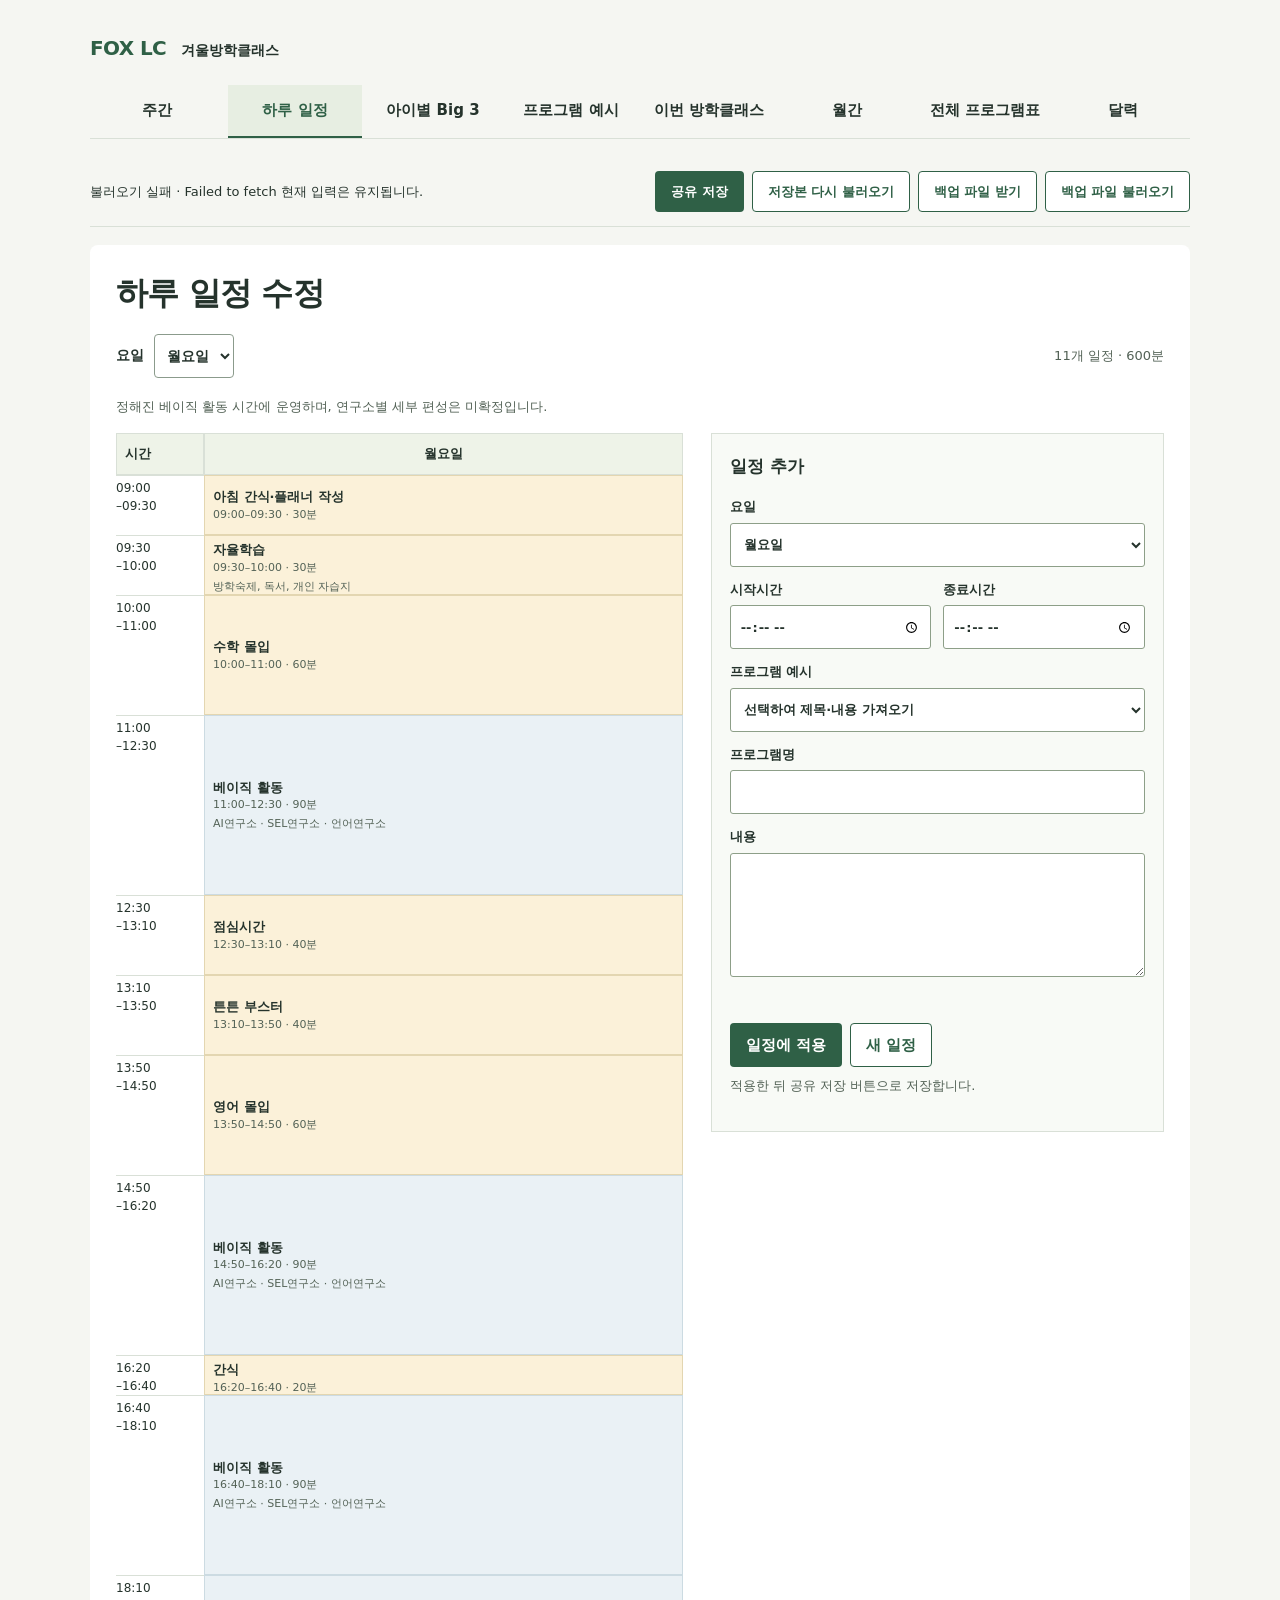
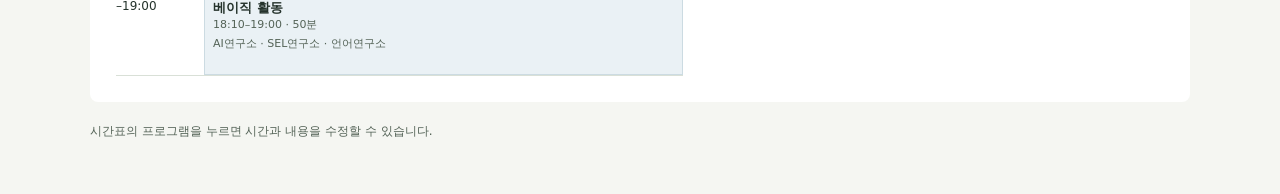
==== commit 8248d207: "Show three Basic labs in scheduled blocks and remove weekday focus claims" ====
--- a/daily.html
+++ b/daily.html
@@ -1,5 +1,5 @@
 <!doctype html>
-<html lang="ko"><head><meta charset="utf-8"><meta name="viewport" content="width=device-width,initial-scale=1"><meta name="robots" content="noindex,nofollow"><meta name="theme-color" content="#2f6046"><meta name="description" content="2027년 겨울 방클 고정 블록 시간표. 시간과 활동을 직접 입력하고 하루·주간 일정으로 확인합니다."><title>2027년 겨울 방클 고정 블록 시간표 · FOX LC</title><link rel="icon" href="data:,"><link rel="stylesheet" href="./style.css"><link rel="stylesheet" href="./timetable.css"><link rel="stylesheet" href="./current-app.css"><script src="./schedule.js" defer></script><script src="./timetable.js" defer></script><script src="./timetable-ui.js" defer></script><script src="./personal-timetable.js" defer></script><script src="./current-app.js" defer></script><script src="./shared-save.js" defer></script></head><body data-default-tab="day"><a class="skip-link" href="#main">본문으로 바로 가기</a><main id="main"><header class="site-header"><p class="site-brand"><strong>FOX LC</strong><span>겨울방학클래스</span></p></header><nav class="tabs" role="tablist" aria-label="방학클래스 보기"><button type="button" role="tab" id="week-tab" aria-controls="week" aria-selected="true">주간</button>
+<html lang="ko"><head><meta charset="utf-8"><meta name="viewport" content="width=device-width,initial-scale=1"><meta name="robots" content="noindex,nofollow"><meta name="theme-color" content="#2f6046"><meta name="description" content="2027년 겨울 방클 고정 블록 시간표. 시간과 활동을 직접 입력하고 하루·주간 일정으로 확인합니다."><title>2027년 겨울 방클 고정 블록 시간표 · FOX LC</title><link rel="icon" href="data:,"><link rel="stylesheet" href="./style.css"><link rel="stylesheet" href="./timetable.css"><link rel="stylesheet" href="./current-app.css"><script src="./schedule.js?v=20261022-basic" defer></script><script src="./timetable.js?v=20261022-basic" defer></script><script src="./timetable-ui.js?v=20261022-basic" defer></script><script src="./personal-timetable.js?v=20261022-basic" defer></script><script src="./current-app.js?v=20261022-basic" defer></script><script src="./shared-save.js" defer></script></head><body data-default-tab="day"><a class="skip-link" href="#main">본문으로 바로 가기</a><main id="main"><header class="site-header"><p class="site-brand"><strong>FOX LC</strong><span>겨울방학클래스</span></p></header><nav class="tabs" role="tablist" aria-label="방학클래스 보기"><button type="button" role="tab" id="week-tab" aria-controls="week" aria-selected="true">주간</button>
 <button type="button" role="tab" id="day-tab" aria-controls="day" aria-selected="false" tabindex="-1">하루 일정</button>
 <button type="button" role="tab" id="builder-tab" aria-controls="builder" aria-selected="false" tabindex="-1">아이별 Big 3</button>
 <button type="button" role="tab" id="programs-tab" aria-controls="programs" aria-selected="false" tabindex="-1">프로그램 예시</button>
@@ -33,10 +33,10 @@
         </div>
       </article>
     </div>
-    <div class="intro-continuity"><h2>이어가는 배움,<br> 함께 넓히는 경험</h2><p>기존 베이직의 학습을 이어가며 AI·SEL·영어미술 등 다양한 활동을 만납니다. 함께 발견하고, 설명하고, 만들어 가는 경험을 한 주 안에 연결합니다.</p></div>
+    <div class="intro-continuity"><h2>이어가는 배움,<br> 함께 넓히는 경험</h2><p>AI연구소·SEL연구소·언어연구소의 베이직은 시간표에 편성된 타임에 이어갑니다. 함께 발견하고, 설명하고, 만들어 가는 경험을 한 주 안에 연결합니다.</p></div>
   </section>
 
 <section id="month" role="tabpanel" aria-labelledby="month-tab" hidden><h1 class="current-heading">월간 활동</h1><p class="caption">날짜별 시간표는 달력에서 확인합니다. 아래 활동 흐름은 프로그램을 이어가는 예시입니다.</p><h2>SEL 활동 흐름 예시</h2><div class="project-steps" id="current-project-steps"></div><h2>특별 프로그램</h2><p class="caption">날짜가 정해지지 않은 프로그램은 미정으로 표시합니다.</p><div id="current-special-programs" class="month-events"></div></section>
-<section id="operations" role="tabpanel" aria-labelledby="operations-tab" hidden><h1 class="current-heading">전체 프로그램표</h1><p class="caption">현재 시간표에 입력된 프로그램과 요일·시간·내용입니다.</p><div class="current-table-wrap"><table class="current-program-table"><thead><tr><th scope="col">프로그램명</th><th scope="col">요일·시간</th><th scope="col">내용</th><th scope="col">편성 상태</th></tr></thead><tbody id="current-program-rows"></tbody></table></div></section>
-<section id="calendar" role="tabpanel" aria-labelledby="calendar-tab" hidden><div class="section-heading"><h1 class="current-heading">월간 달력</h1><label>달 선택<select id="current-calendar-month"><option value="2026-12">2026년 12월</option><option value="2027-01" selected>2027년 1월</option><option value="2027-02">2027년 2월</option></select></label></div><p class="caption">현재 주간표를 요일에 맞춰 보여줍니다. 실제 운영일·특별 프로그램 날짜는 별도 확인이 필요합니다.</p><div id="current-calendar"></div><div id="current-calendar-detail"></div><h2>날짜 미정인 특별 프로그램</h2><div id="current-calendar-pending" class="program-list"></div></section>
+<section id="operations" role="tabpanel" aria-labelledby="operations-tab" hidden><h1 class="current-heading">전체 프로그램표</h1><p class="caption">현재 시간표에 입력된 프로그램과 요일·시간·내용입니다. 베이직은 AI연구소·SEL연구소·언어연구소로 구성하며, 정해진 베이직 활동 시간에 운영합니다. 연구소별 세부 편성은 미확정입니다.</p><div class="current-table-wrap"><table class="current-program-table"><thead><tr><th scope="col">프로그램명</th><th scope="col">요일·시간</th><th scope="col">내용</th><th scope="col">편성 상태</th></tr></thead><tbody id="current-program-rows"></tbody></table></div></section>
+<section id="calendar" role="tabpanel" aria-labelledby="calendar-tab" hidden><div class="section-heading"><h1 class="current-heading">월간 달력</h1><label>달 선택<select id="current-calendar-month"><option value="2026-12">2026년 12월</option><option value="2027-01" selected>2027년 1월</option><option value="2027-02">2027년 2월</option></select></label></div><p class="caption">현재 주간표를 요일에 맞춰 보여줍니다. 베이직은 정해진 베이직 활동 시간에 운영하며, 연구소별 세부 편성은 미확정입니다. 실제 운영일·특별 프로그램 날짜는 별도 확인이 필요합니다.</p><div id="current-calendar"></div><div id="current-calendar-detail"></div><h2>날짜 미정인 특별 프로그램</h2><div id="current-calendar-pending" class="program-list"></div></section>
 <footer>시간표의 프로그램을 누르면 시간과 내용을 수정할 수 있습니다.</footer></main></body></html>
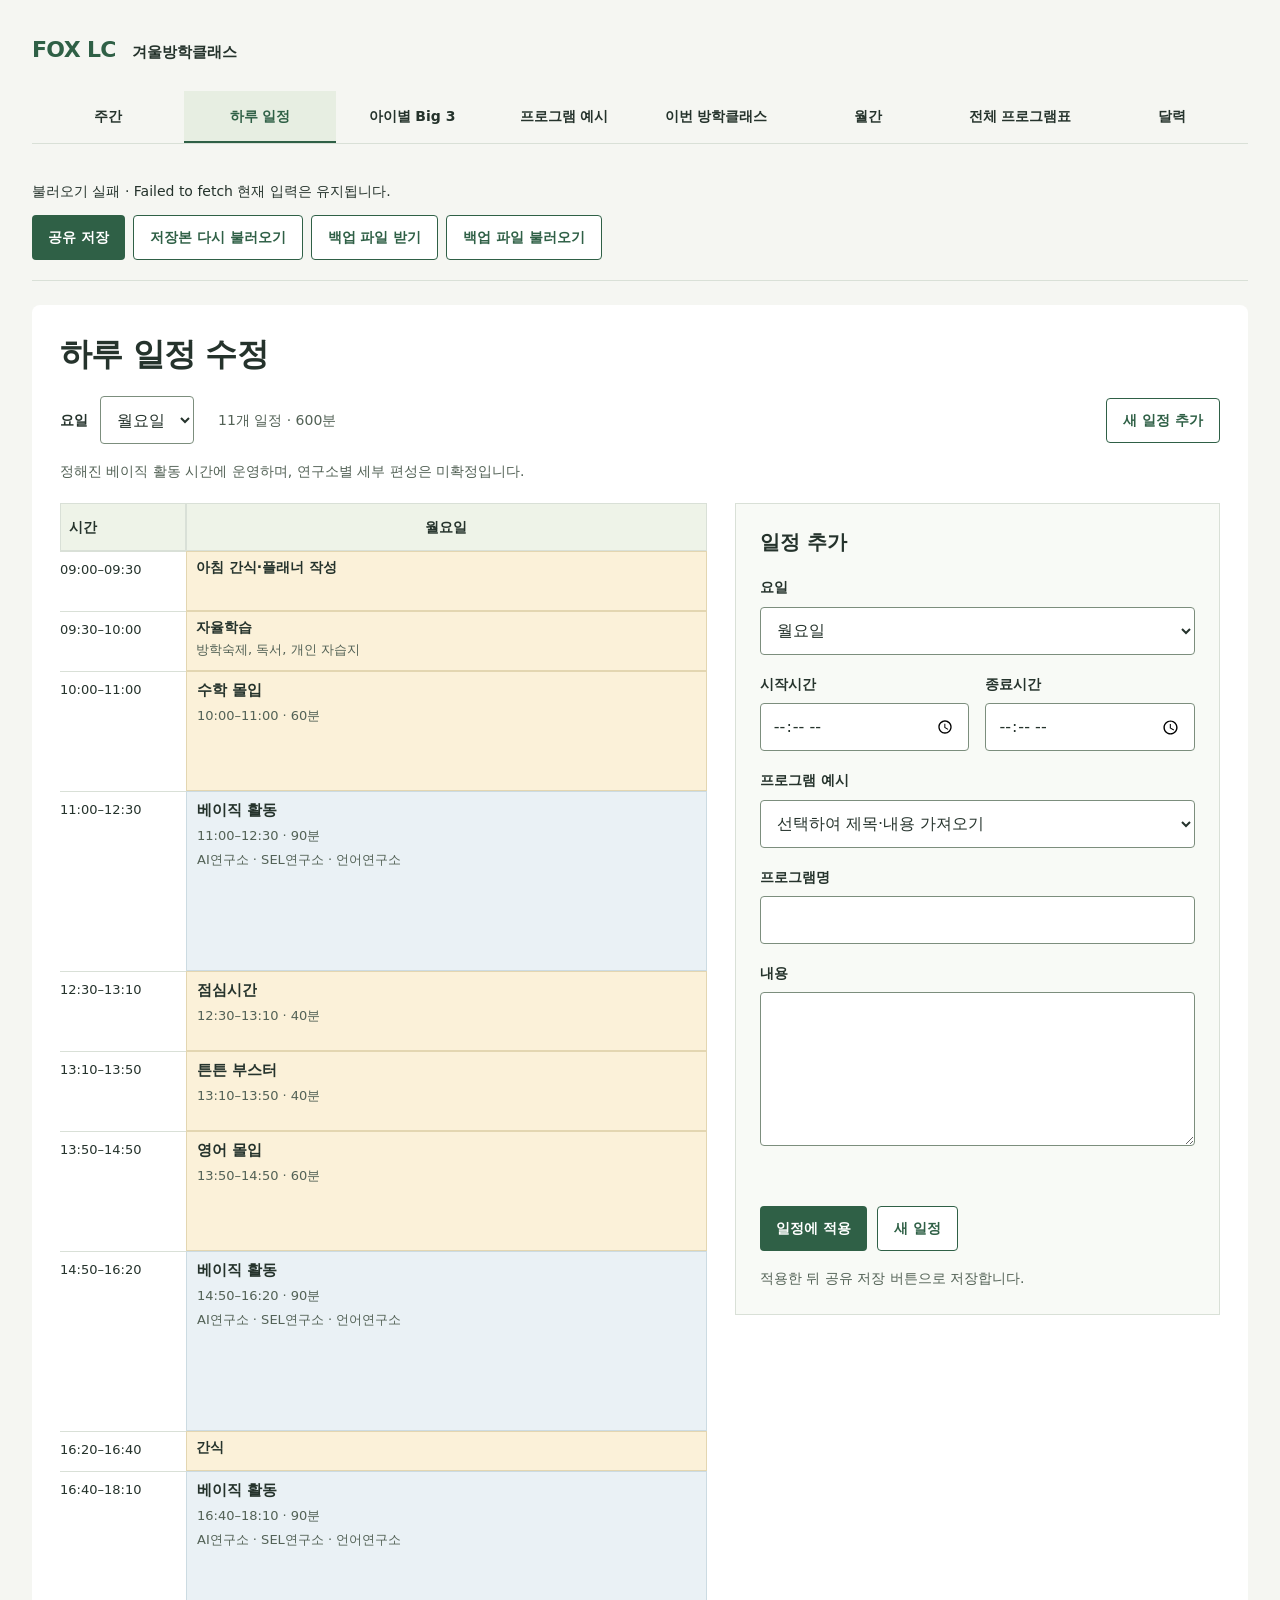
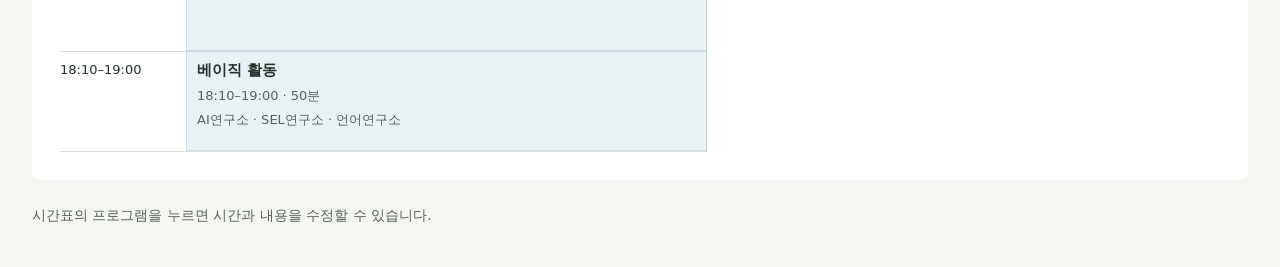
==== commit 88ef93fa: "Polish typography spacing and responsive schedule layouts" ====
--- a/daily.html
+++ b/daily.html
@@ -1,5 +1,5 @@
 <!doctype html>
-<html lang="ko"><head><meta charset="utf-8"><meta name="viewport" content="width=device-width,initial-scale=1"><meta name="robots" content="noindex,nofollow"><meta name="theme-color" content="#2f6046"><meta name="description" content="2027년 겨울 방클 고정 블록 시간표. 시간과 활동을 직접 입력하고 하루·주간 일정으로 확인합니다."><title>2027년 겨울 방클 고정 블록 시간표 · FOX LC</title><link rel="icon" href="data:,"><link rel="stylesheet" href="./style.css"><link rel="stylesheet" href="./timetable.css"><link rel="stylesheet" href="./current-app.css"><script src="./schedule.js?v=20261022-basic" defer></script><script src="./timetable.js?v=20261022-basic" defer></script><script src="./timetable-ui.js?v=20261022-basic" defer></script><script src="./personal-timetable.js?v=20261022-basic" defer></script><script src="./current-app.js?v=20261022-basic" defer></script><script src="./shared-save.js" defer></script></head><body data-default-tab="day"><a class="skip-link" href="#main">본문으로 바로 가기</a><main id="main"><header class="site-header"><p class="site-brand"><strong>FOX LC</strong><span>겨울방학클래스</span></p></header><nav class="tabs" role="tablist" aria-label="방학클래스 보기"><button type="button" role="tab" id="week-tab" aria-controls="week" aria-selected="true">주간</button>
+<html lang="ko"><head><meta charset="utf-8"><meta name="viewport" content="width=device-width,initial-scale=1"><meta name="robots" content="noindex,nofollow"><meta name="theme-color" content="#2f6046"><meta name="description" content="2027년 겨울 방클 고정 블록 시간표. 시간과 활동을 직접 입력하고 하루·주간 일정으로 확인합니다."><title>2027년 겨울 방클 고정 블록 시간표 · FOX LC</title><link rel="icon" href="data:,"><link rel="stylesheet" href="./style.css?v=20261022-design"><link rel="stylesheet" href="./timetable.css?v=20261022-design"><link rel="stylesheet" href="./current-app.css?v=20261022-design"><link rel="stylesheet" href="./personal-timetable.css?v=20261022-design"><script src="./schedule.js?v=20261022-design" defer></script><script src="./timetable.js?v=20261022-design" defer></script><script src="./timetable-ui.js?v=20261022-design" defer></script><script src="./personal-timetable.js?v=20261022-design" defer></script><script src="./current-app.js?v=20261022-design" defer></script><script src="./shared-save.js" defer></script></head><body data-default-tab="day"><a class="skip-link" href="#main">본문으로 바로 가기</a><main id="main"><header class="site-header"><p class="site-brand"><strong>FOX LC</strong><span>겨울방학클래스</span></p></header><nav class="tabs" role="tablist" aria-label="방학클래스 보기"><button type="button" role="tab" id="week-tab" aria-controls="week" aria-selected="true">주간</button>
 <button type="button" role="tab" id="day-tab" aria-controls="day" aria-selected="false" tabindex="-1">하루 일정</button>
 <button type="button" role="tab" id="builder-tab" aria-controls="builder" aria-selected="false" tabindex="-1">아이별 Big 3</button>
 <button type="button" role="tab" id="programs-tab" aria-controls="programs" aria-selected="false" tabindex="-1">프로그램 예시</button>
@@ -38,5 +38,5 @@
 
 <section id="month" role="tabpanel" aria-labelledby="month-tab" hidden><h1 class="current-heading">월간 활동</h1><p class="caption">날짜별 시간표는 달력에서 확인합니다. 아래 활동 흐름은 프로그램을 이어가는 예시입니다.</p><h2>SEL 활동 흐름 예시</h2><div class="project-steps" id="current-project-steps"></div><h2>특별 프로그램</h2><p class="caption">날짜가 정해지지 않은 프로그램은 미정으로 표시합니다.</p><div id="current-special-programs" class="month-events"></div></section>
 <section id="operations" role="tabpanel" aria-labelledby="operations-tab" hidden><h1 class="current-heading">전체 프로그램표</h1><p class="caption">현재 시간표에 입력된 프로그램과 요일·시간·내용입니다. 베이직은 AI연구소·SEL연구소·언어연구소로 구성하며, 정해진 베이직 활동 시간에 운영합니다. 연구소별 세부 편성은 미확정입니다.</p><div class="current-table-wrap"><table class="current-program-table"><thead><tr><th scope="col">프로그램명</th><th scope="col">요일·시간</th><th scope="col">내용</th><th scope="col">편성 상태</th></tr></thead><tbody id="current-program-rows"></tbody></table></div></section>
-<section id="calendar" role="tabpanel" aria-labelledby="calendar-tab" hidden><div class="section-heading"><h1 class="current-heading">월간 달력</h1><label>달 선택<select id="current-calendar-month"><option value="2026-12">2026년 12월</option><option value="2027-01" selected>2027년 1월</option><option value="2027-02">2027년 2월</option></select></label></div><p class="caption">현재 주간표를 요일에 맞춰 보여줍니다. 베이직은 정해진 베이직 활동 시간에 운영하며, 연구소별 세부 편성은 미확정입니다. 실제 운영일·특별 프로그램 날짜는 별도 확인이 필요합니다.</p><div id="current-calendar"></div><div id="current-calendar-detail"></div><h2>날짜 미정인 특별 프로그램</h2><div id="current-calendar-pending" class="program-list"></div></section>
+<section id="calendar" role="tabpanel" aria-labelledby="calendar-tab" hidden><div class="section-heading"><h1 class="current-heading">월간 달력</h1><label>달 선택<select id="current-calendar-month"><option value="2026-12">2026년 12월</option><option value="2027-01" selected>2027년 1월</option><option value="2027-02">2027년 2월</option></select></label></div><p class="caption">날짜를 선택하면 전체 활동과 시간을 아래에서 확인합니다. 현재 주간표를 요일에 맞춰 보여줍니다. 베이직은 정해진 베이직 활동 시간에 운영하며, 연구소별 세부 편성은 미확정입니다. 실제 운영일·특별 프로그램 날짜는 별도 확인이 필요합니다.</p><div id="current-calendar"></div><div id="current-calendar-detail"></div><h2>날짜 미정인 특별 프로그램</h2><div id="current-calendar-pending" class="program-list"></div></section>
 <footer>시간표의 프로그램을 누르면 시간과 내용을 수정할 수 있습니다.</footer></main></body></html>
--- a/timetable.css
+++ b/timetable.css
@@ -1,3 +1,85 @@
-.tt-guide{font-size:13px;color:var(--muted);margin:8px 0 16px}.tt-week-scroll{overflow-x:auto;overscroll-behavior-inline:contain}.tt-grid{display:grid;grid-template-columns:88px repeat(var(--tt-days),minmax(0,1fr));position:relative;isolation:isolate;border-bottom:1px solid var(--line);background:white}.tt-week-grid{min-width:830px}.tt-grid-heading{grid-row:1;padding:9px 8px;background:#eef3e8;font-size:13px;font-weight:650;text-align:center;border:1px solid var(--line);position:sticky;top:0;z-index:3}.tt-axis-heading{text-align:left}.tt-grid-column{border-left:1px solid var(--line);border-right:1px solid var(--line);background:repeating-linear-gradient(to bottom,transparent 0,transparent 59px,#e5ebe2 59px,#e5ebe2 60px);z-index:0}.tt-time-label{overflow:hidden;font-size:12px;line-height:1.45;padding:4px 5px 0 0;font-variant-numeric:tabular-nums;border-top:1px solid var(--line);background:white;z-index:1}.tt-time-label span{display:block}.tt-block{border:1px solid #cbd8c1;border-radius:0;background:#edf3e7;min-height:0;min-width:0;padding:5px 8px;overflow:hidden;text-align:left;display:block;position:relative;align-self:stretch;z-index:2;line-height:1.35;overflow-wrap:anywhere}.tt-block strong{font-weight:600;display:block;font-size:13px}.tt-fixed{background:#fbf1d9;border-color:#e3d6b1}.tt-basic{background:#eaf1f5;border-color:#ccdbe2}.tt-project{background:#edf3e7;border-color:#cbd8c1}.tt-block-detail{display:block;font-size:11px;line-height:1.45;color:var(--muted);margin-top:3px}.tt-block-time{display:block;font-size:11px;color:var(--muted);margin-top:2px}.tt-block:hover{filter:brightness(.98);box-shadow:inset 0 0 0 1px var(--green)}.tt-block:focus-visible{z-index:4;outline:3px solid var(--green);outline-offset:-3px}.tt-overlap{border:2px solid #a63e2f;background:#fcece5}.tt-warnings{padding:12px 15px;margin:12px 0 18px;background:#fff0e9;color:#853b2b;font-size:13px}.tt-warnings ul{margin:6px 0 0;padding-left:20px}.tt-conflict-link{border:0;background:none;padding:2px;color:inherit;text-decoration:underline;text-underline-offset:3px;font:inherit}.tt-day-toolbar{display:flex;align-items:center;justify-content:space-between;gap:12px;margin:10px 0 18px}.tt-day-toolbar label{display:flex;align-items:center;gap:10px;font-size:14px;font-weight:600}.tt-day-toolbar>span{font-size:13px;color:var(--muted)}.tt-day-layout{display:grid;grid-template-columns:minmax(0,1fr) minmax(270px,.8fr);gap:28px;align-items:start}.tt-single-grid{grid-template-columns:88px minmax(0,1fr)}.tt-editor{border:1px solid var(--line);padding:18px;background:#f8faf6;position:sticky;top:16px}.tt-editor h3{font-size:17px;margin:0 0 16px}.tt-editor label{display:flex;flex-direction:column;gap:5px;font-size:13px;font-weight:600;margin-top:12px}.tt-editor input,.tt-editor textarea,.tt-editor select{width:100%;min-width:0;font:inherit;color:inherit;background:white;border:1px solid #8d9f88;border-radius:3px;padding:9px;min-height:44px}.tt-editor textarea{resize:vertical;line-height:1.6}.tt-time-fields{display:grid;grid-template-columns:1fr 1fr;gap:12px}.tt-duration{font-size:13px;color:var(--green);margin-top:10px;min-height:22px}.tt-form-error{font-size:13px;color:#853b2b;white-space:pre-line;margin:8px 0}.tt-editor-actions{display:flex;flex-wrap:wrap;gap:8px;margin-top:14px}.tt-delete{border:0;background:none;color:#853b2b;padding:8px 2px;min-height:44px}.tt-print-table{display:none}.tt-table-details{margin:20px 0 0}.tt-table-details summary{cursor:pointer;padding:10px 0;font-size:14px;color:var(--green);font-weight:600}.tt-exact-table{border-collapse:collapse;table-layout:fixed;width:100%;min-width:830px;font-size:13px}.tt-exact-table caption{text-align:left;font-weight:650;padding:12px 0}.tt-exact-table th,.tt-exact-table td{padding:10px 8px;text-align:left;border:1px solid var(--line);vertical-align:top;overflow-wrap:anywhere}.tt-exact-table th:first-child{width:115px;font-variant-numeric:tabular-nums}.tt-exact-table td button{border:0;padding:0;background:none;text-align:left;line-height:1.6;width:100%;font-size:13px}.tt-exact-table td small{font-weight:400}.tt-exact-table thead{background:#eef3e8}
-@media(max-width:700px){.tt-day-layout{grid-template-columns:1fr}.tt-editor{position:static;grid-row:1}.tt-day-toolbar{align-items:flex-start;flex-direction:column}.tt-grid{grid-template-columns:72px repeat(var(--tt-days),minmax(0,1fr))}.tt-single-grid{grid-template-columns:72px minmax(0,1fr)}.tt-editor{padding:15px}.tt-week-grid{min-width:800px}.tt-block{padding-inline:7px}.tt-time-label{font-size:11px}.tt-exact-table{min-width:800px}.tt-week-scroll{margin-right:-8px;padding-right:8px}}
-@media print{.tt-week-scroll{overflow:visible}.tt-week-grid,.tt-day-toolbar,.tt-editor,.tt-guide,.tt-table-details>summary{display:none}.tt-table-details{display:none}.tt-print-table{display:block}.tt-exact-table{display:table;min-width:0;width:100%;font-size:10px}.tt-exact-table th,.tt-exact-table td{padding:6px 5px}.tt-exact-table td button{font-size:10px}.tt-exact-table tr{break-inside:avoid}.tt-exact-table td small{font-size:9px}.tt-day-layout{display:block}.tt-single-grid{print-color-adjust:exact}.tt-block{print-color-adjust:exact}}
+.tt-guide{font-size:14px;line-height:1.65;color:var(--muted);margin:0 0 20px;max-width:90ch}
+.tt-week-scroll{overflow-x:auto;overscroll-behavior-inline:contain;scrollbar-color:#8ca082 #f0f3ec;scrollbar-width:thin}
+.tt-grid{display:grid;grid-template-columns:126px repeat(var(--tt-days),minmax(0,1fr));position:relative;isolation:isolate;border-bottom:1px solid var(--line);background:white;font-variant-numeric:tabular-nums}
+.tt-week-grid{min-width:1010px}
+.tt-grid-heading{grid-row:1;display:flex;align-items:center;justify-content:center;padding:10px 8px;background:#eef3e8;font-size:14px;font-weight:600;border:1px solid var(--line);position:sticky;top:0;z-index:3}
+.tt-axis-heading{justify-content:flex-start;position:sticky;left:0;z-index:5}
+.tt-grid-column{border-left:1px solid var(--line);border-right:1px solid var(--line);background:repeating-linear-gradient(to bottom,transparent 0,transparent 59px,#e5ebe2 59px,#e5ebe2 60px);z-index:0}
+.tt-time-label{position:sticky;left:0;overflow:hidden;white-space:nowrap;font-size:13px;line-height:1.5;padding:8px 8px 0 0;border-top:1px solid var(--line);background:white;z-index:4}
+.tt-time-label span{display:inline}
+.tt-block{border:1px solid #cbd8c1;border-radius:0;background:#edf3e7;min-height:0;min-width:0;padding:8px 10px;overflow:hidden;text-align:left;display:flex;flex-direction:column;align-items:flex-start;justify-content:flex-start;gap:4px;position:relative;align-self:stretch;z-index:2;line-height:1.45;overflow-wrap:anywhere;font-weight:400}
+.tt-block strong{font-weight:600;display:-webkit-box;-webkit-box-orient:vertical;-webkit-line-clamp:2;overflow:hidden;font-size:15px;line-height:1.45;flex-shrink:0}
+.tt-fixed{background:#fbf1d9;border-color:#e3d6b1}
+.tt-basic{background:#eaf1f5;border-color:#ccdbe2}
+.tt-project{background:#edf3e7;border-color:#cbd8c1}
+.tt-block-detail{display:-webkit-box;-webkit-box-orient:vertical;-webkit-line-clamp:3;overflow:hidden;font-size:13px;line-height:1.5;color:var(--muted)}
+.tt-block-time{display:block;font-size:13px;line-height:1.5;color:var(--muted)}
+.tt-compact{padding:5px 9px;gap:2px}
+.tt-compact strong{font-size:14px;-webkit-line-clamp:1}
+.tt-compact .tt-block-detail{-webkit-line-clamp:1}
+.tt-compact .tt-block-time{display:none}
+.tt-block:hover{filter:brightness(.98);box-shadow:inset 0 0 0 1px var(--green)}
+.tt-block:focus-visible{z-index:6;outline:3px solid var(--green);outline-offset:-3px}
+.tt-overlap{border:2px solid #a63e2f;background:#fcece5}
+.tt-warnings{padding:16px 18px;margin:16px 0 24px;background:#fff0e9;color:#853b2b;font-size:14px;line-height:1.65}
+.tt-warnings ul{margin:8px 0 0;padding-left:20px}
+.tt-conflict-link{border:0;background:none;padding:4px;color:inherit;text-decoration:underline;text-underline-offset:3px;font:inherit}
+.tt-day-toolbar{display:flex;align-items:center;flex-wrap:wrap;gap:16px 24px;margin:0 0 16px}
+.tt-day-toolbar label{display:flex;align-items:center;gap:12px;font-size:14px;font-weight:600}
+.tt-day-toolbar>span{font-size:14px;color:var(--muted)}
+.tt-day-toolbar>button{margin-left:auto}
+.tt-day-layout{display:grid;grid-template-columns:minmax(0,1.2fr) minmax(360px,.9fr);gap:28px;align-items:start}
+.tt-day-scroll{min-width:0}
+.tt-single-grid{grid-template-columns:126px minmax(0,1fr)}
+.tt-editor{min-width:0;border:1px solid var(--line);padding:24px;background:#f8faf6;position:sticky;top:20px;scroll-margin-top:24px}
+.tt-editor h3{font-size:20px;line-height:1.4;margin:0 0 20px}
+.tt-editor label{display:flex;flex-direction:column;gap:8px;font-size:14px;font-weight:600;margin-top:18px;min-width:0}
+.tt-editor input,.tt-editor textarea,.tt-editor select{width:100%;min-width:0;font-family:inherit;font-size:16px;font-weight:400;line-height:1.5;color:inherit;background:white;border:1px solid #7c8e7d;border-radius:4px;padding:10px 12px;min-height:48px}
+.tt-editor textarea{resize:vertical;line-height:1.65;min-height:130px}
+.tt-time-fields{display:grid;grid-template-columns:repeat(2,minmax(0,1fr));gap:16px}
+.tt-duration{font-size:14px;color:var(--green);margin-top:16px;min-height:24px}
+.tt-form-error{font-size:14px;line-height:1.6;color:#853b2b;white-space:pre-line;margin:8px 0}
+.tt-form-error[data-state=success]{color:var(--green);font-weight:600}
+.tt-editor-actions{display:flex;flex-wrap:wrap;gap:10px;margin-top:20px}
+.tt-editor-actions .primary{margin:0;width:auto}
+.tt-editor .tt-guide{margin:16px 0 0}
+.tt-delete{border:0;background:none;color:#853b2b;padding:8px 4px;min-height:44px}
+.tt-print-table{display:none}
+.tt-table-details{margin:24px 0 0}
+.tt-table-details summary{cursor:pointer;padding:12px 0;font-size:15px;color:var(--green);font-weight:600;min-height:48px}
+.tt-exact-table{border-collapse:collapse;table-layout:fixed;width:100%;min-width:1010px;font-size:14px}
+.tt-exact-table caption{text-align:left;font-weight:600;padding:16px 0;font-size:16px}
+.tt-exact-table th,.tt-exact-table td{padding:14px 12px;text-align:left;border:1px solid var(--line);vertical-align:top;overflow-wrap:anywhere}
+.tt-exact-table th:first-child{width:138px;font-variant-numeric:tabular-nums;white-space:nowrap}
+.tt-exact-table td button{border:0;padding:0;background:none;text-align:left;line-height:1.6;width:100%;font-size:14px}
+.tt-exact-table td small{font-weight:400;font-size:13px;margin-top:6px}
+.tt-exact-table thead{background:#eef3e8}
+@media(max-width:960px){.tt-day-layout{grid-template-columns:1fr}.tt-editor{position:static}.tt-day-toolbar{gap:12px 18px}}
+@media(max-width:600px){
+ .tt-grid{grid-template-columns:118px repeat(var(--tt-days),minmax(0,1fr))}
+ .tt-single-grid{grid-template-columns:118px minmax(0,1fr)}
+ .tt-time-label{font-size:12px;padding-right:6px}
+ .tt-grid-heading{font-size:14px}
+ .tt-editor{padding:20px 16px}
+ .tt-editor h3{font-size:20px}
+ .tt-time-fields{gap:12px}
+ .tt-editor-actions .primary{width:100%}
+ .tt-day-toolbar>button{margin-left:0}
+ .tt-warnings{padding:14px;font-size:14px}
+ .tt-week-scroll{margin-right:0;padding-right:0}
+}
+@media(max-width:380px){.tt-time-fields{grid-template-columns:1fr}.tt-time-fields label{margin-top:12px}}
+@media print{
+ .tt-week-scroll{overflow:visible}
+ .tt-week-grid,.tt-day-toolbar,.tt-editor,.tt-guide,.tt-table-details>summary{display:none}
+ .tt-table-details{display:none}
+ .tt-print-table{display:block}
+ .tt-exact-table{display:table;min-width:0;width:100%;font-size:10px}
+ .tt-exact-table th,.tt-exact-table td{padding:6px 5px}
+ .tt-exact-table th:first-child{width:110px}
+ .tt-exact-table td button{font-size:10px}
+ .tt-exact-table tr{break-inside:avoid}
+ .tt-exact-table td small{font-size:9px}
+ .tt-day-layout{display:block}
+ .tt-single-grid,.tt-block{print-color-adjust:exact}
+}
--- a/current-app.css
+++ b/current-app.css
@@ -1,3 +1,173 @@
-.current-heading{font-size:clamp(24px,3vw,32px);line-height:1.4;margin:0 0 18px;letter-spacing:-.025em}.current-savebar{display:flex;flex-wrap:wrap;align-items:center;justify-content:space-between;gap:12px;margin:18px 0;padding:14px 0;border-bottom:1px solid var(--line)}.current-savebar>p{margin:0;font-size:13px}.current-savebar>div{display:flex;flex-wrap:wrap;gap:8px}.current-savebar .primary{width:auto;margin:0}.current-savebar button{font-size:13px;min-height:40px}.current-search{display:flex;flex-direction:column;gap:8px;max-width:420px;margin-bottom:18px}.current-search input,section label>select{font:inherit;min-height:44px;border:1px solid #8b9b8c;border-radius:4px;padding:8px;background:white;color:var(--ink)}.current-example-list article{display:flex;justify-content:space-between;gap:24px;align-items:center;padding:18px 0;border-bottom:1px solid var(--line)}.current-example-list h3{margin:0 0 6px;font-size:16px}.current-example-list p{margin:0 0 5px;font-size:14px}.current-example-list small{color:var(--muted)}.current-example-list button{flex:none}.current-table-wrap{overflow-x:auto}.current-program-table,.current-day-table{width:100%;border-collapse:collapse;font-size:14px}.current-program-table th,.current-program-table td,.current-day-table th,.current-day-table td{padding:14px 12px;text-align:left;vertical-align:top;border-bottom:1px solid var(--line)}.current-program-table th:first-child{width:24%}.current-program-table td:nth-child(2){min-width:180px}.current-calendar-table{width:100%;border-collapse:collapse;table-layout:fixed}.current-calendar-table caption{text-align:left;font-weight:700;padding:18px 0}.current-calendar-table th{font-size:13px;padding:8px}.current-calendar-table td{padding:0;border:1px solid var(--line);vertical-align:top}.current-calendar-table button{width:100%;min-height:96px;background:#fafbf7;border:0;text-align:left;padding:10px;cursor:pointer;color:var(--ink)}.current-calendar-table button[aria-pressed=true]{outline:2px solid var(--green);outline-offset:-2px;background:#edf3e7}.current-calendar-table span{display:block;font-size:11px;line-height:1.5;overflow-wrap:anywhere;margin-top:8px}#current-calendar-detail{margin:26px 0}#current-calendar-detail .secondary{margin-top:16px}.current-savebar button:disabled{cursor:not-allowed;opacity:.6}.current-savebar[hidden]{display:none}
-@media(max-width:600px){.current-savebar{display:block}.current-savebar>div{margin-top:10px}.current-savebar button{padding:8px 10px}.current-example-list article{display:block}.current-example-list button{margin-top:12px}.current-program-table{min-width:620px}.current-day-table{font-size:12px}.current-day-table th,.current-day-table td{padding:10px 6px}.current-calendar-table button{padding:6px;min-height:82px}.current-calendar-table span{font-size:10px}}
-@media print{.current-savebar,.current-search,.tabs,.current-example-list button,[data-current-day]{display:none!important}.current-table-wrap{overflow:visible}.current-program-table{min-width:0}.current-heading{font-size:24px}.current-calendar-table button{color:inherit}}
+/* Shared type and spacing for the current eight views. */
+:root{font-size:16px;line-height:1.6}
+body{padding:32px}
+main{max-width:1320px;min-width:0}
+button,input,select,textarea{font-family:inherit;letter-spacing:normal}
+button{font-size:14px;line-height:1.5;font-weight:600}
+strong{font-weight:600}
+h1,h2,h3,legend{font-weight:700;word-break:keep-all;overflow-wrap:anywhere}
+h2,legend{font-size:22px;line-height:1.45}
+h2{margin:32px 0 16px}
+h3{font-size:17px;line-height:1.5}
+p{overflow-wrap:anywhere}
+small,.caption,.text-small{font-size:14px;line-height:1.65}
+.caption{max-width:78ch;margin:10px 0 24px}
+section[role=tabpanel]{padding:28px;min-width:0}
+.current-heading{font-size:clamp(26px,2.5vw,34px);line-height:1.35;margin:0 0 20px;letter-spacing:-.025em}
+.site-header{margin-bottom:24px}
+.site-header .site-brand{gap:16px;font-size:15px}
+.site-brand strong{font-size:22px}
+.tabs{display:grid;grid-template-columns:repeat(8,minmax(0,1fr));gap:0}
+.tabs button{font-size:14px;min-height:52px;padding:12px 8px;white-space:normal;word-break:keep-all;overflow-wrap:anywhere}
+.primary,.secondary,.text-button{min-height:44px;font-size:14px;line-height:1.5}
+.primary,.secondary{padding:11px 16px}
+input:not([type=checkbox]):not([type=radio]):not([type=file]),select,textarea{min-width:0;min-height:48px;font-size:16px;font-weight:400;line-height:1.5;border:1px solid #7c8e7d;border-radius:4px;padding:10px 12px;color:var(--ink);background:white}
+input::placeholder,textarea::placeholder{color:var(--muted);opacity:1}
+input,textarea{caret-color:var(--green)}
+.current-savebar{display:grid;grid-template-columns:minmax(0,1fr) auto;align-items:end;gap:12px 24px;margin:20px 0 24px;padding:16px 0 20px;border-bottom:1px solid var(--line)}
+.current-savebar>p{grid-column:1/-1;margin:0;font-size:14px;line-height:1.6;min-height:23px}
+.current-savebar>div{display:flex;flex-wrap:wrap;gap:8px}
+.current-savebar .primary{width:auto;margin:0}
+.current-savebar button{min-height:44px;font-size:14px}
+.current-savebar label{display:grid;gap:6px;font-size:14px;line-height:1.5;min-width:0;max-width:260px}
+.current-savebar input{width:100%}
+.current-savebar button:disabled{cursor:not-allowed;opacity:.65}
+.current-savebar[hidden]{display:none}
+.current-search{display:grid;gap:8px;max-width:460px;margin:0 0 28px;font-size:14px;font-weight:600}
+.current-search input{width:100%}
+.current-example-list{display:grid;grid-template-columns:repeat(2,minmax(0,1fr));column-gap:32px}
+.current-example-list article{min-width:0;display:flex;justify-content:space-between;gap:24px;align-items:center;padding:22px 0;border-bottom:1px solid var(--line)}
+.current-example-list article>div{min-width:0;max-width:75ch}
+.current-example-list h3{margin:0 0 8px;font-size:18px}
+.current-example-list p{margin:0 0 6px;font-size:16px;line-height:1.65}
+.current-example-list small{font-size:14px;color:var(--muted)}
+.current-example-list button{flex:none}
+.current-table-wrap{overflow-x:auto;scrollbar-color:#8ca082 #f0f3ec}
+.current-program-table,.current-day-table{width:100%;border-collapse:collapse;font-size:15px;line-height:1.65}
+.current-program-table th,.current-program-table td,.current-day-table th,.current-day-table td{padding:18px 16px;text-align:left;vertical-align:top;border-bottom:1px solid var(--line);overflow-wrap:anywhere}
+.current-program-table thead th,.current-day-table thead th{font-size:14px;color:var(--muted);font-weight:600}
+.current-program-table th:first-child{width:22%}
+.current-program-table td:nth-child(2){width:34%;min-width:230px;font-variant-numeric:tabular-nums}
+.current-program-table td:nth-child(3){width:27%}
+.current-program-table td:last-child{width:17%}
+.roster-session{display:block;margin:0 0 8px}
+.roster-session:last-child{margin-bottom:0}
+#calendar .section-heading{align-items:flex-start;gap:24px;margin-bottom:20px}
+#calendar .section-heading .current-heading{margin:0}
+#calendar .section-heading label{display:grid;gap:6px;font-size:14px;min-width:180px}
+.current-calendar-table{width:100%;border-collapse:collapse;table-layout:fixed}
+.current-calendar-table caption{text-align:left;font-weight:600;padding:0 0 20px;font-size:18px}
+.current-calendar-table th{font-size:14px;padding:12px 8px;font-weight:600}
+.current-calendar-table td{padding:0;border:1px solid var(--line);vertical-align:top}
+.current-calendar-table button{display:flex;flex-direction:column;align-items:flex-start;justify-content:flex-start;gap:8px;width:100%;min-height:116px;background:#fafbf7;border:0;text-align:left;padding:12px;color:var(--ink);font-weight:400;border-radius:0}
+.current-calendar-table button strong{font-size:16px;line-height:1.5;font-variant-numeric:tabular-nums}
+.current-calendar-table button[aria-pressed=true]{outline:2px solid var(--green);outline-offset:-2px;background:#edf3e7}
+.current-calendar-summary{display:block;font-size:13px;line-height:1.6;overflow-wrap:anywhere;word-break:keep-all}
+.current-calendar-mobile-count{display:none}
+#current-calendar-detail{margin:32px 0}
+#current-calendar-detail .secondary{margin-top:20px}
+.current-day-table th:first-child{width:150px;white-space:nowrap;font-variant-numeric:tabular-nums}
+.current-day-table td:nth-child(2){width:30%}
+.project-steps{gap:24px;margin:24px 0 36px}
+.project-steps small{font-size:14px}
+.project-steps h3{margin:8px 0}
+.project-steps p,.month-events p,.program-list p{font-size:15px;line-height:1.7}
+.month-events article{padding:20px 0;gap:20px}
+.event-date{font-size:14px;line-height:1.6}
+#current-calendar-pending .program-item{padding:18px 0}
+#intro .intro-hero{padding:44px 48px}
+#intro .intro-hero h1{font-weight:700;font-size:clamp(40px,5.3vw,68px);line-height:1.12;letter-spacing:-.03em}
+#intro .intro-description{font-size:17px;line-height:1.8}
+#intro .intro-experience-heading h2{font-size:16px}
+#intro .intro-experience-body>p{font-size:17px;line-height:1.8}
+#intro .intro-experience-point,#intro .intro-continuity p{font-size:15px;line-height:1.8}
+#intro .intro-flow{font-size:14px;line-height:1.6}
+footer{font-size:14px;margin:24px 0 8px}
+@media(max-width:1100px){.current-example-list{grid-template-columns:1fr}.tabs{grid-template-columns:repeat(4,minmax(0,1fr))}.current-savebar{grid-template-columns:1fr}.current-savebar label{max-width:320px}}
+@media(max-width:800px){
+ .project-steps{grid-template-columns:repeat(2,minmax(0,1fr))}
+ body{padding:24px}
+ section[role=tabpanel]{padding:24px}
+ .current-table-wrap{overflow:visible}
+ .current-program-table,.current-program-table tbody{display:block;min-width:0}
+ .current-program-table thead{position:absolute;width:1px;height:1px;overflow:hidden;clip:rect(0,0,0,0);white-space:nowrap}
+ .current-program-table tbody tr{display:grid;grid-template-columns:minmax(0,1fr) minmax(0,1fr);gap:16px 24px;padding:24px 0;border-bottom:1px solid var(--line)}
+ .current-program-table tbody th:first-child{grid-column:1/-1;font-size:18px;width:auto;padding:0;border:0}
+ .current-program-table tbody td:nth-child(n){width:auto;min-width:0;padding:0;border:0;font-size:15px;word-break:keep-all}
+ .current-program-table td::before{content:attr(data-label);display:block;color:var(--muted);font-size:14px;font-weight:600;margin-bottom:8px}
+ .current-program-table tbody td:last-child{grid-column:1/-1}
+ #intro .intro-experience,#intro .intro-continuity{gap:28px}
+}
+@media(max-width:600px){
+ .project-steps{grid-template-columns:1fr}
+ body{padding:20px 16px}
+ section[role=tabpanel]{padding:22px 18px}
+ .site-header{margin-bottom:20px}
+ .site-header .site-brand{font-size:14px;gap:14px}
+ .site-brand strong{font-size:21px}
+ .tabs button{min-height:52px;font-size:13px;padding:10px 5px;line-height:1.5}
+ h2,legend{font-size:20px}
+ h2{margin-top:28px}
+ .current-heading{font-size:26px;margin-bottom:18px}
+ .current-savebar{gap:12px;margin:16px 0 20px;padding:12px 0 20px}
+ .current-savebar>div{display:grid;grid-template-columns:repeat(2,minmax(0,1fr));gap:8px}
+ .current-savebar button{padding:10px;white-space:normal;min-width:0;min-height:48px}
+ .current-savebar label{max-width:none}
+ .current-example-list article{display:block;padding:22px 0}
+ .current-example-list button{margin-top:16px;width:auto}
+ .current-example-list h3{font-size:18px}
+ .current-example-list p{font-size:15px}
+ .current-program-table tbody tr{gap:14px 20px}
+ #calendar .section-heading{display:grid;grid-template-columns:1fr;gap:16px}
+ #calendar .section-heading label{max-width:230px}
+ .current-calendar-table th{font-size:13px;padding:10px 2px}
+ .current-calendar-table button{min-height:86px;padding:8px 5px;gap:8px}
+ .current-calendar-table button strong{font-size:15px}
+ .current-calendar-table button:not(.is-holiday) .current-calendar-summary{display:none}
+ .current-calendar-summary{font-size:12px;line-height:1.5}
+ .current-calendar-mobile-count{display:block;font-size:12px;line-height:1.5;white-space:nowrap}
+ .current-day-table{font-size:14px}
+ .current-day-table th,.current-day-table td{padding:14px 8px}
+ .current-day-table th:first-child{width:118px}
+ .current-day-table td:nth-child(2){width:auto}
+ .current-day-table,.current-day-table tbody{display:block}
+ .current-day-table thead{position:absolute;width:1px;height:1px;overflow:hidden;clip:rect(0,0,0,0);white-space:nowrap}
+ .current-day-table tbody tr{display:grid;grid-template-columns:100px minmax(0,1fr);gap:6px 14px;padding:16px 0;border-bottom:1px solid var(--line)}
+ .current-day-table tbody th{grid-column:1;grid-row:1/3;padding:0;border:0;width:auto}
+ .current-day-table tbody td{grid-column:2;padding:0;border:0;min-width:0}
+ .current-day-table tbody td:nth-child(2){font-size:15px;font-weight:600}
+ .current-day-table tbody td:nth-child(3){font-size:14px;color:var(--muted)}
+ .current-day-table tbody td:empty{display:none}
+ #intro .intro-hero{padding:30px 24px}
+ #intro .intro-hero h1{font-weight:700;font-size:clamp(34px,8.4vw,46px);line-height:1.16;overflow-wrap:anywhere}
+ #intro .intro-lead{font-size:24px}
+ #intro .intro-description,#intro .intro-experience-body>p{font-size:16px;line-height:1.8}
+ #intro .intro-experience,#intro .intro-continuity{padding:28px 24px;gap:20px}
+ #intro .intro-experience-heading>p{font-size:26px}
+ #intro .intro-experience-point,#intro .intro-continuity p{font-size:15px}
+ #intro .intro-flow{font-size:14px;gap:18px 26px}
+}
+@media(max-width:380px){.tabs{grid-template-columns:repeat(2,minmax(0,1fr))}.current-program-table tbody tr{grid-template-columns:1fr}.current-savebar>div{grid-template-columns:1fr}}
+@media print{
+ :root{font-size:12px}
+ body{padding:0}
+ main{max-width:none}
+ section[role=tabpanel]{padding:0}
+ .current-savebar,.current-search,.tabs,.current-example-list button,[data-current-day]{display:none!important}
+ .current-table-wrap{overflow:visible}
+ .current-heading{font-size:24px}
+ .current-program-table{display:table;min-width:0;font-size:11px}
+ .current-program-table thead{position:static;display:table-header-group;width:auto;height:auto;clip:auto;overflow:visible}
+ .current-program-table tbody{display:table-row-group}
+ .current-program-table tbody tr{display:table-row;break-inside:avoid}
+ .current-program-table tbody th,.current-program-table tbody td{display:table-cell;padding:8px;font-size:11px;border-bottom:1px solid var(--line)}
+ .current-program-table td::before{display:none}
+ .current-day-table{display:table;font-size:11px}
+ .current-day-table thead{position:static;display:table-header-group;width:auto;height:auto;clip:auto;overflow:visible}
+ .current-day-table tbody{display:table-row-group}
+ .current-day-table tbody tr{display:table-row;break-inside:avoid}
+ .current-day-table tbody th,.current-day-table tbody td{display:table-cell;padding:8px;border-bottom:1px solid var(--line);font-size:11px}
+ .current-calendar-summary{display:block!important}
+ .current-calendar-mobile-count{display:none}
+ .current-calendar-table button{color:inherit;min-height:80px}
+}
--- a/personal-timetable.css
+++ b/personal-timetable.css
@@ -0,0 +1,431 @@
+#personal-timetable {
+  --pt-input-border: #7c8e7d;
+  --pt-entry-surface: #f5f7f1;
+  min-width: 0;
+  text-align: left;
+}
+
+#personal-timetable .caption,
+#personal-timetable small,
+#personal-timetable .plan-problem,
+#personal-timetable .student-messages {
+  font-size: .875rem;
+  line-height: 1.6;
+  overflow-wrap: anywhere;
+}
+
+#personal-timetable .caption {
+  max-width: 72ch;
+}
+
+#personal-timetable > .caption {
+  margin: 0 0 24px;
+}
+
+#pt-form > fieldset {
+  margin: 32px 0 0;
+  min-width: 0;
+}
+
+#pt-form > fieldset:first-child {
+  margin-top: 0;
+}
+
+#pt-form legend {
+  margin-bottom: 12px;
+  font-size: 1.25rem;
+  line-height: 1.4;
+}
+
+#pt-form fieldset > .caption {
+  margin: 0 0 12px;
+}
+
+.pt-fields,
+.pt-wishes,
+.pt-slots {
+  display: grid;
+  grid-template-columns: repeat(2, minmax(0, 1fr));
+  gap: 12px 24px;
+}
+
+.pt-fields label,
+.pt-basic label,
+#personal-timetable .attendance-row > label:not(.check-option) {
+  display: flex;
+  flex-direction: column;
+  gap: 8px;
+  min-width: 0;
+  font-size: .875rem;
+  font-weight: 600;
+  line-height: 1.6;
+}
+
+#personal-timetable input:not([type="checkbox"]),
+#personal-timetable select {
+  width: 100%;
+  min-width: 0;
+  min-height: 44px;
+  padding: 10px 12px;
+  border: 1px solid var(--pt-input-border);
+  border-radius: 4px;
+  background: white;
+  color: var(--ink);
+  font: inherit;
+  font-size: 1rem;
+  line-height: 1.4;
+  font-variant-numeric: tabular-nums;
+}
+
+#personal-timetable input::placeholder {
+  color: var(--muted);
+  opacity: 1;
+}
+
+#personal-timetable .attendance-row {
+  display: grid;
+  grid-template-columns: minmax(6rem, .7fr) repeat(2, minmax(8.5rem, 1fr));
+  align-items: end;
+  gap: 12px 24px;
+  margin: 0;
+  padding: 12px 0;
+  border-bottom: 1px solid var(--line);
+  min-width: 0;
+}
+
+#personal-timetable .check-option,
+.pt-slot {
+  display: flex;
+  align-items: flex-start;
+  gap: 10px;
+  min-width: 0;
+  min-height: 44px;
+  padding: 10px 0;
+  font-size: .875rem;
+  line-height: 1.6;
+  overflow-wrap: anywhere;
+  cursor: pointer;
+}
+
+#personal-timetable input[type="checkbox"] {
+  width: 18px;
+  height: 18px;
+  min-height: 0;
+  flex: none;
+  margin: 2px 0 0;
+}
+
+.pt-wishes {
+  row-gap: 4px;
+}
+
+#pt-form details {
+  margin-top: 12px;
+}
+
+#pt-form summary {
+  min-height: 44px;
+  padding: 10px 0;
+  color: var(--green);
+  font-size: .875rem;
+  font-weight: 600;
+  cursor: pointer;
+}
+
+#pt-extra-wishes {
+  margin-top: 8px;
+}
+
+.pt-basic {
+  display: grid;
+  grid-template-columns: minmax(12rem, 2fr) minmax(6rem, 1fr) repeat(2, minmax(8.5rem, 1fr)) auto;
+  align-items: end;
+  gap: 12px;
+  margin-bottom: 16px;
+  padding-bottom: 16px;
+  border-bottom: 1px solid var(--line);
+  min-width: 0;
+}
+
+.pt-basic .text-button {
+  min-width: 44px;
+  min-height: 44px;
+  padding: 10px 8px;
+  font-size: .875rem;
+}
+
+.pt-slots {
+  row-gap: 24px;
+}
+
+.pt-slots > div {
+  min-width: 0;
+  padding-top: 16px;
+  border-top: 1px solid var(--line);
+}
+
+.pt-slots > div > strong {
+  display: block;
+  margin-bottom: 8px;
+  font-size: 1rem;
+}
+
+.pt-slot span {
+  min-width: 0;
+}
+
+.pt-slot small {
+  margin-top: 4px;
+  color: var(--muted);
+}
+
+.pt-slot:focus-within {
+  outline: 2px solid var(--green);
+  outline-offset: 3px;
+}
+
+#pt-select-status:not(:empty) {
+  margin-top: 12px;
+}
+
+#pt-result {
+  display: grid;
+  grid-template-columns: minmax(0, 1fr) auto;
+  column-gap: 24px;
+  margin-top: 32px;
+  padding-top: 24px;
+  border-top: 1px solid var(--line);
+  min-width: 0;
+}
+
+#pt-result > * {
+  grid-column: 1 / -1;
+  min-width: 0;
+}
+
+#pt-title {
+  grid-column: 1;
+  grid-row: 1;
+  align-self: center;
+  margin: 0 0 8px;
+  font-size: 1.5rem;
+  line-height: 1.4;
+  overflow-wrap: anywhere;
+}
+
+#pt-profile {
+  margin: 0;
+}
+
+#pt-result > .pt-print {
+  grid-column: 2;
+  grid-row: 1;
+  align-self: start;
+  min-height: 44px;
+  margin: 0;
+  font-size: .875rem;
+}
+
+.pt-summary {
+  display: grid;
+  grid-template-columns: repeat(3, minmax(0, 1fr));
+  gap: 24px;
+  margin: 24px 0;
+}
+
+.pt-summary > div {
+  min-width: 0;
+  padding-top: 12px;
+  border-top: 1px solid var(--line);
+}
+
+.pt-summary h3,
+#pt-basic-summary h3,
+.pt-day h3 {
+  margin: 0 0 8px;
+  font-size: 1rem;
+  line-height: 1.5;
+}
+
+.pt-summary p {
+  margin: 0 0 8px;
+  font-size: .875rem;
+  line-height: 1.6;
+  overflow-wrap: anywhere;
+}
+
+.pt-summary p:last-child {
+  margin-bottom: 0;
+}
+
+#pt-basic-summary:not(:empty) {
+  margin-bottom: 24px;
+}
+
+#pt-basic-summary .caption {
+  margin: 0 0 12px;
+}
+
+#pt-basic-summary .caption:last-child {
+  margin-bottom: 0;
+}
+
+#personal-timetable .student-messages {
+  padding: 16px;
+  margin: 0 0 24px;
+}
+
+#personal-timetable .student-messages ul {
+  margin: 8px 0 0;
+  padding-left: 20px;
+}
+
+#personal-timetable .student-messages li + li {
+  margin-top: 8px;
+}
+
+.pt-week {
+  display: grid;
+  grid-template-columns: repeat(5, minmax(0, 1fr));
+  gap: 24px 16px;
+}
+
+.pt-day {
+  min-width: 0;
+  padding-top: 16px;
+  border-top: 1px solid var(--line);
+}
+
+.pt-day > small {
+  display: block;
+  margin-bottom: 12px;
+  font-variant-numeric: tabular-nums;
+}
+
+.pt-entry {
+  padding: 12px;
+  border-bottom: 1px solid var(--line);
+  background: var(--pt-entry-surface);
+  font-size: .875rem;
+  line-height: 1.6;
+  overflow-wrap: anywhere;
+}
+
+.pt-entry + .pt-entry {
+  margin-top: 8px;
+}
+
+.pt-entry small {
+  display: block;
+  color: var(--muted);
+  font-variant-numeric: tabular-nums;
+}
+
+.pt-entry strong {
+  display: block;
+  margin-top: 4px;
+}
+
+.pt-entry p {
+  margin: 8px 0 0;
+}
+
+.pt-open {
+  background: var(--paper);
+  color: var(--muted);
+}
+
+@media (max-width: 1099px) {
+  .pt-week {
+    grid-template-columns: repeat(2, minmax(0, 1fr));
+  }
+}
+
+@media (max-width: 1000px) {
+  .pt-basic {
+    grid-template-columns: repeat(2, minmax(0, 1fr));
+  }
+
+  .pt-basic label:first-child,
+  .pt-basic label:nth-child(2) {
+    grid-column: 1 / -1;
+  }
+
+  .pt-basic .text-button {
+    grid-column: 1 / -1;
+    justify-self: end;
+  }
+}
+
+@media (max-width: 600px) {
+  .pt-fields,
+  .pt-basic,
+  .pt-wishes,
+  .pt-slots,
+  .pt-week,
+  .pt-summary {
+    grid-template-columns: minmax(0, 1fr);
+  }
+
+  #personal-timetable .attendance-row {
+    grid-template-columns: repeat(2, minmax(0, 1fr));
+    gap: 12px;
+  }
+
+  #personal-timetable .attendance-row > .check-option {
+    grid-column: 1 / -1;
+    min-height: 44px;
+  }
+
+  #pt-result {
+    grid-template-columns: minmax(0, 1fr);
+  }
+
+  #pt-result > .pt-print {
+    grid-column: 1;
+    grid-row: auto;
+    justify-self: start;
+    margin-bottom: 16px;
+  }
+
+  #pt-title {
+    grid-row: auto;
+  }
+
+  #pt-form legend {
+    font-size: 1.125rem;
+  }
+}
+
+@media (max-width: 380px) {
+  #personal-timetable .attendance-row {
+    grid-template-columns: minmax(0, 1fr);
+  }
+}
+
+@media print {
+  #pt-form,
+  #pt-result > .pt-print {
+    display: none;
+  }
+
+  #pt-result,
+  .pt-week {
+    display: block;
+  }
+
+  #pt-result {
+    margin-top: 0;
+    padding-top: 0;
+    border-top: 0;
+  }
+
+  .pt-day {
+    break-inside: avoid;
+    margin-bottom: 24px;
+  }
+
+  .pt-summary {
+    grid-template-columns: repeat(3, minmax(0, 1fr));
+  }
+}
